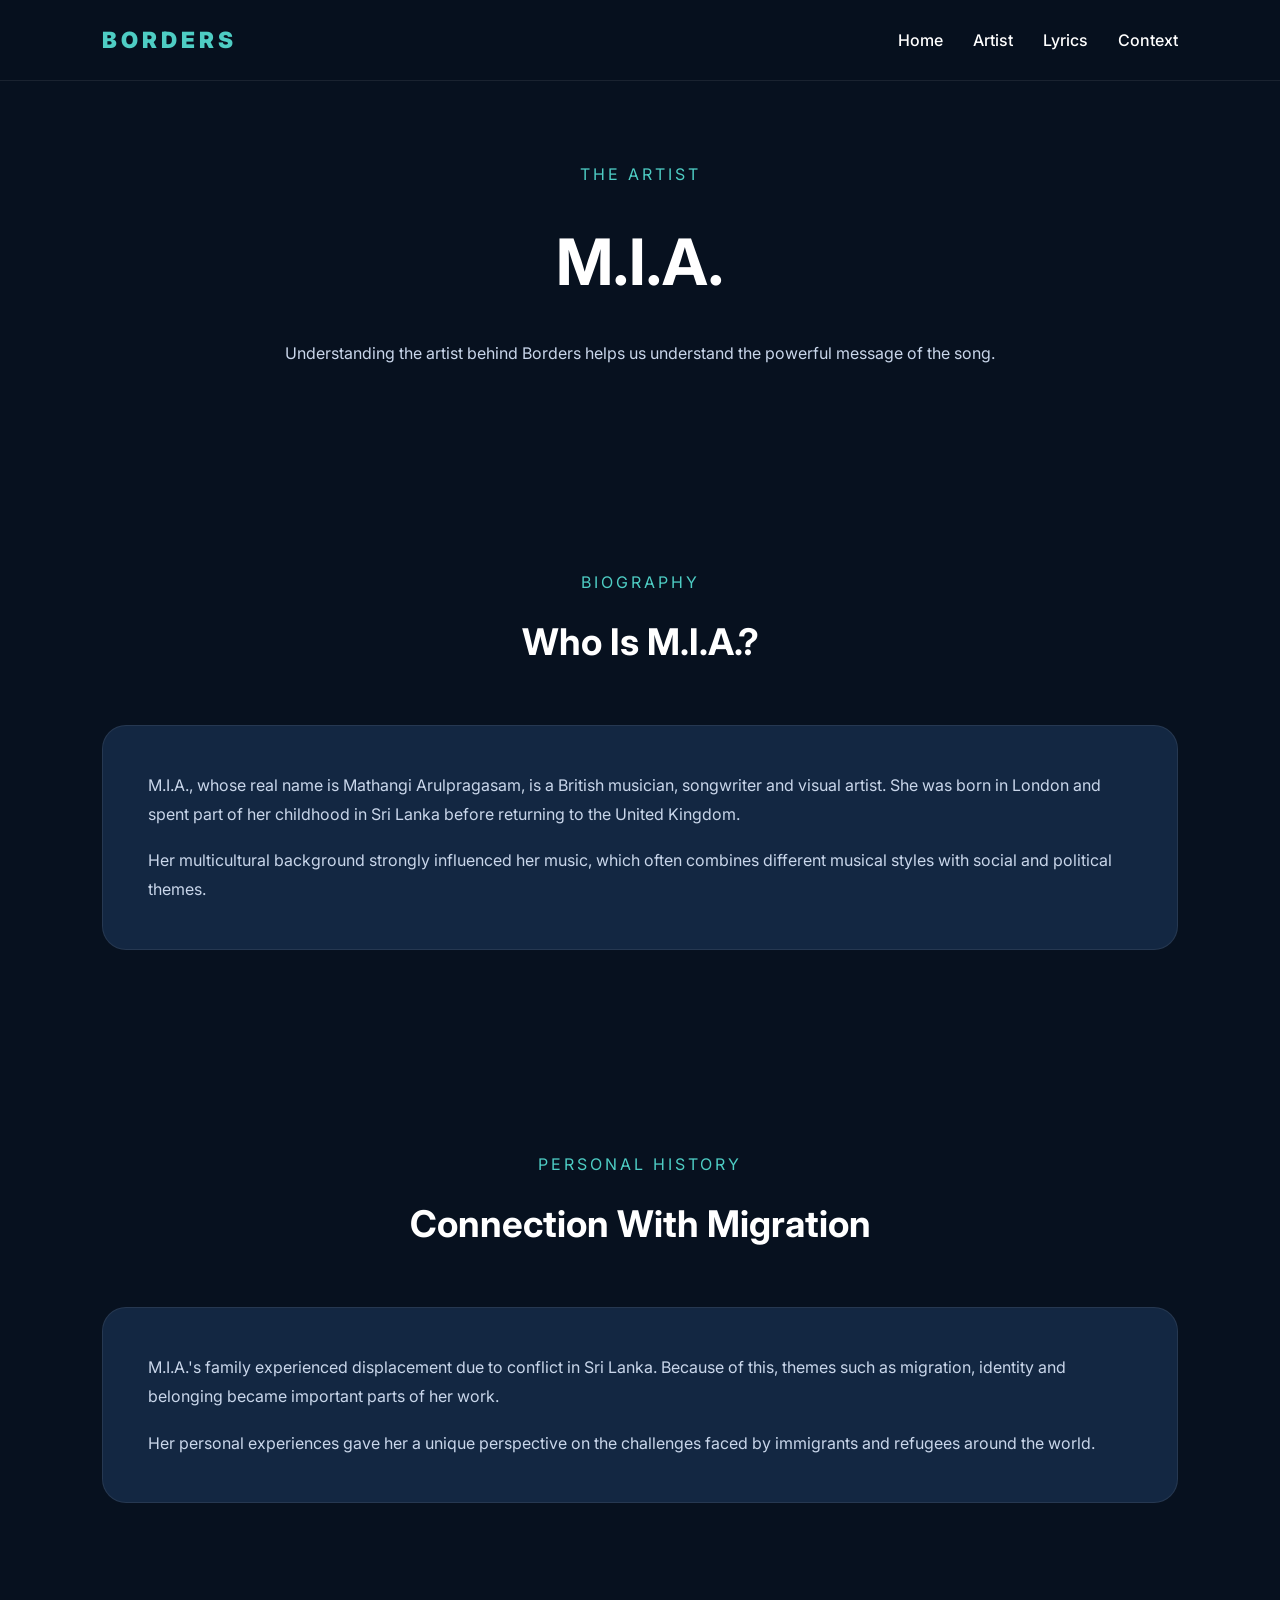
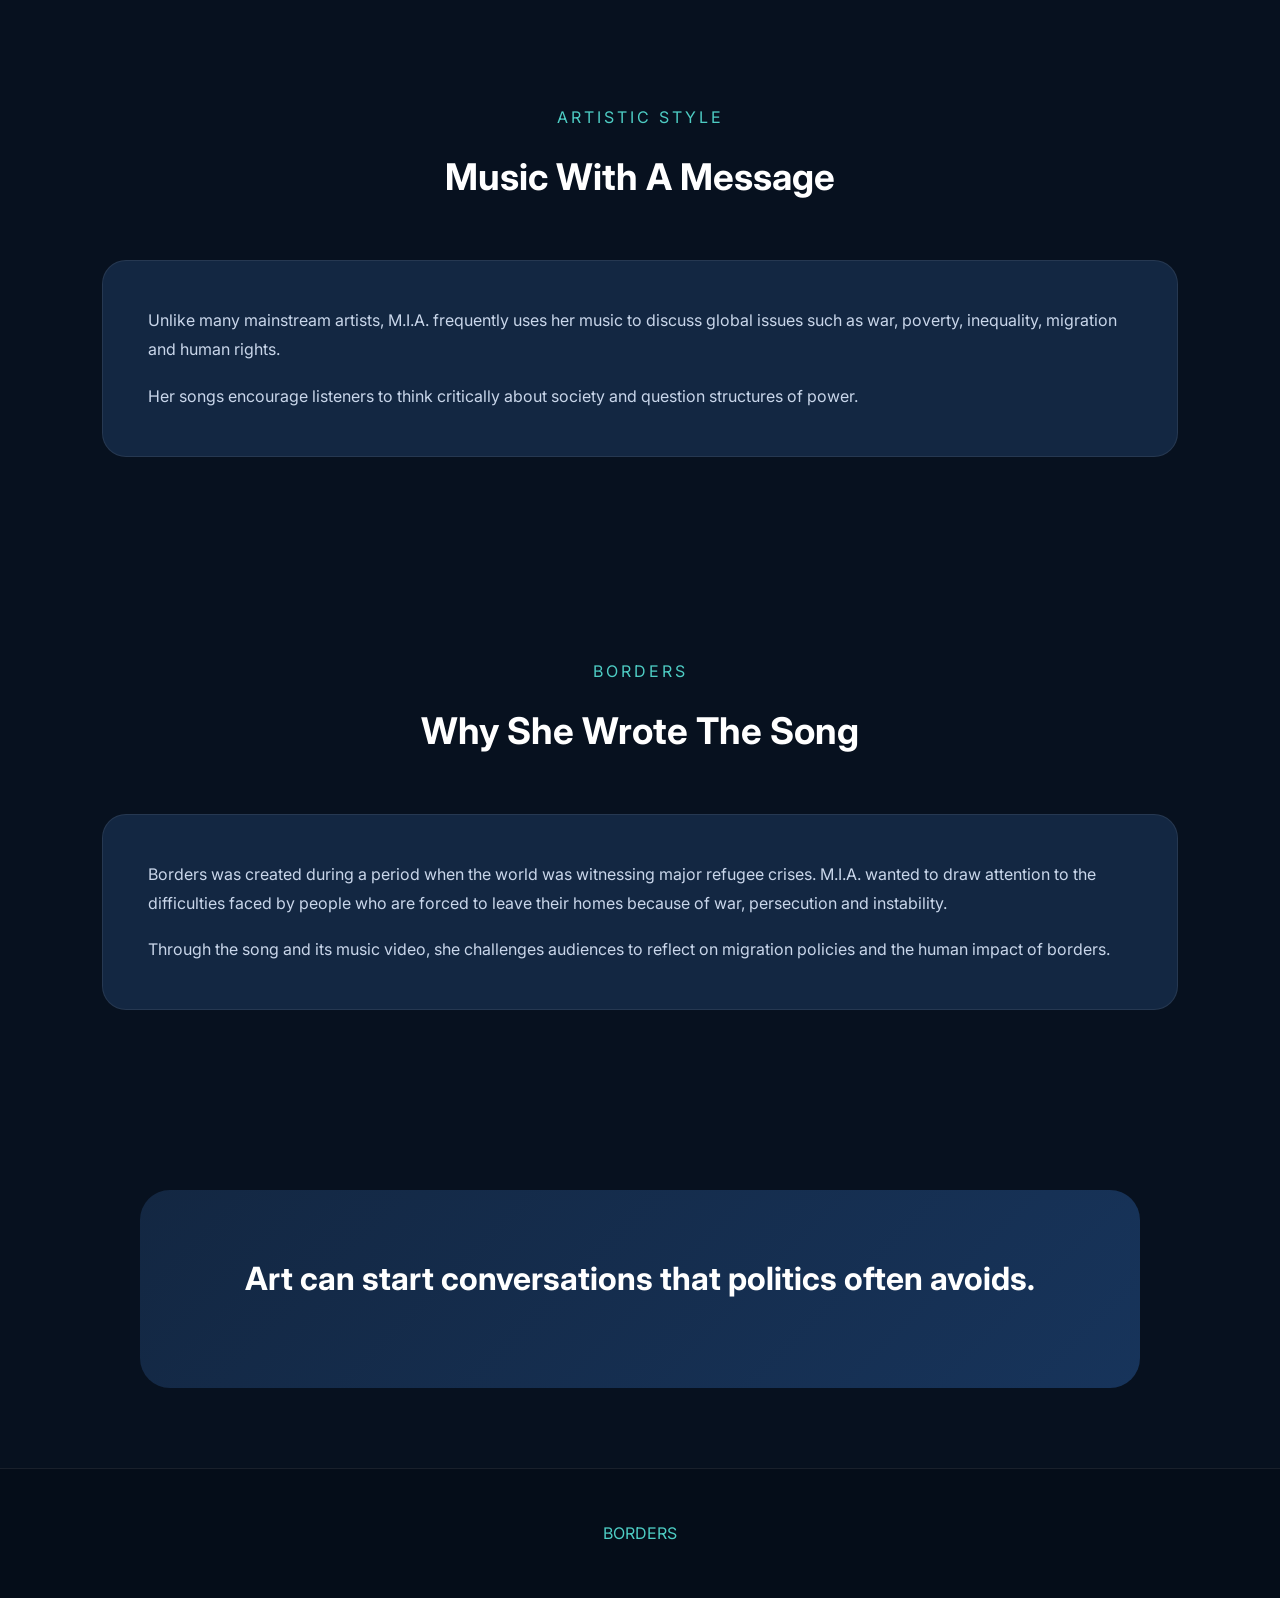
==== artista.html @ 083febae "first commit" ====
<!DOCTYPE html>
<html lang="en">
<head>
    <meta charset="UTF-8">
    <meta name="viewport" content="width=device-width, initial-scale=1.0">
    <title>Artist | M.I.A.</title>
    <link rel="stylesheet" href="style.css">
</head>
<body>

<header class="page-hero">

    <nav class="navbar">

        <div class="logo">
            BORDERS
        </div>

        <ul class="menu">
            <li><a href="index.html">Home</a></li>
            <li><a href="artista.html">Artist</a></li>
            <li><a href="letra.html">Lyrics</a></li>
            <li><a href="contexto.html">Context</a></li>
        </ul>

    </nav>

    <div class="page-title">

        <span>THE ARTIST</span>

        <h1>
            M.I.A.
        </h1>

        <p>
            Understanding the artist behind Borders helps us understand
            the powerful message of the song.
        </p>

    </div>

</header>

<main>

<section class="content-section">

    <div class="section-title">
        <span>BIOGRAPHY</span>
        <h2>Who Is M.I.A.?</h2>
    </div>

    <div class="content-card">

        <p>
            M.I.A., whose real name is Mathangi Arulpragasam,
            is a British musician, songwriter and visual artist.
            She was born in London and spent part of her childhood
            in Sri Lanka before returning to the United Kingdom.
        </p>

        <p>
            Her multicultural background strongly influenced her music,
            which often combines different musical styles with social
            and political themes.
        </p>

    </div>

</section>

<section class="content-section">

    <div class="section-title">
        <span>PERSONAL HISTORY</span>
        <h2>Connection With Migration</h2>
    </div>

    <div class="content-card">

        <p>
            M.I.A.'s family experienced displacement due to conflict in
            Sri Lanka. Because of this, themes such as migration,
            identity and belonging became important parts of her work.
        </p>

        <p>
            Her personal experiences gave her a unique perspective on
            the challenges faced by immigrants and refugees around
            the world.
        </p>

    </div>

</section>

<section class="content-section">

    <div class="section-title">
        <span>ARTISTIC STYLE</span>
        <h2>Music With A Message</h2>
    </div>

    <div class="content-card">

        <p>
            Unlike many mainstream artists, M.I.A. frequently uses her
            music to discuss global issues such as war, poverty,
            inequality, migration and human rights.
        </p>

        <p>
            Her songs encourage listeners to think critically about
            society and question structures of power.
        </p>

    </div>

</section>

<section class="content-section">

    <div class="section-title">
        <span>BORDERS</span>
        <h2>Why She Wrote The Song</h2>
    </div>

    <div class="content-card">

        <p>
            Borders was created during a period when the world was
            witnessing major refugee crises. M.I.A. wanted to draw
            attention to the difficulties faced by people who are
            forced to leave their homes because of war,
            persecution and instability.
        </p>

        <p>
            Through the song and its music video, she challenges
            audiences to reflect on migration policies and the human
            impact of borders.
        </p>

    </div>

</section>

<section class="quote-section">

    <div class="quote-box">

        <h2>
            Art can start conversations that politics often avoids.
        </h2>

    </div>

</section>

</main>

<footer>
<a href="index.html" class="footer-logo">
    BORDERS
</a>
</footer>

</body>
</html>
---- style.css ----
@import url('https://fonts.googleapis.com/css2?family=Inter:wght@300;400;500;600;700;800;900&display=swap');

:root{
    --bg:#07111f;
    --bg-light:#0f1d33;
    --card:#132742;
    --accent:#4ecdc4;
    --accent2:#6ea8fe;
    --text:#ffffff;
    --text-soft:#c9d6ea;
    --border:rgba(255,255,255,0.08);
}

*{
    margin:0;
    padding:0;
    box-sizing:border-box;
}

html{
    scroll-behavior:smooth;
}

body{
    font-family:'Inter',sans-serif;
    background:var(--bg);
    color:var(--text);
    line-height:1.8;
    overflow-x:hidden;
}

a{
    text-decoration:none;
    color:var(--accent);
}

img{
    width:100%;
    display:block;
}

.navbar{
    position:fixed;
    top:0;
    left:0;
    width:100%;
    z-index:1000;

    display:flex;
    justify-content:space-between;
    align-items:center;

    padding:20px 8%;

    background:rgba(7,17,31,0.92);
    backdrop-filter:blur(12px);
    border-bottom:1px solid var(--border);
}

.logo{
    font-size:1.4rem;
    font-weight:900;
    letter-spacing:4px;
    color:var(--accent);
}

.menu{
    display:flex;
    gap:30px;
    list-style:none;
}

.menu a{
    color:white;
    font-weight:500;
    transition:0.3s;
}

.menu a:hover{
    color:var(--accent);
}

.hero{
    min-height:100vh;
    background:
    linear-gradient(
        rgba(7,17,31,0.75),
        rgba(7,17,31,0.85)
    ),
    url("https://images.unsplash.com/photo-1500530855697-b586d89ba3ee?auto=format&fit=crop&w=1800&q=80");

    background-size:cover;
    background-position:center;

    display:flex;
    align-items:center;
    justify-content:center;
    text-align:center;
    position:relative;
}

.hero-content{
    width:90%;
    max-width:900px;
}

.category{
    display:inline-block;

    padding:10px 18px;

    border:1px solid rgba(255,255,255,.2);

    border-radius:50px;

    margin-bottom:20px;

    color:var(--accent);
}

.hero h1{
    font-size:clamp(4rem,10vw,8rem);
    font-weight:900;
    margin-bottom:15px;
}

.hero h2{
    font-size:clamp(1.4rem,4vw,2.5rem);
    font-weight:600;
    margin-bottom:25px;
}

.hero p{
    max-width:700px;
    margin:auto;
    color:var(--text-soft);
    margin-bottom:35px;
}

.hero-buttons{
    display:flex;
    gap:20px;
    justify-content:center;
    flex-wrap:wrap;
}

.btn-primary,
.btn-secondary{
    padding:15px 28px;
    border-radius:12px;
    transition:.3s;
    font-weight:700;
}

.btn-primary{
    background:var(--accent);
    color:#07111f;
}

.btn-secondary{
    border:1px solid rgba(255,255,255,.25);
    color:white;
}

.btn-primary:hover,
.btn-secondary:hover{
    transform:translateY(-4px);
}

.page-hero{
    padding-top:160px;
    padding-bottom:100px;

    text-align:center;

    background:
    linear-gradient(
        rgba(7,17,31,.9),
        rgba(7,17,31,.95)
    );
}

.page-title{
    width:90%;
    max-width:900px;
    margin:auto;
}

.page-title span{
    color:var(--accent);
    letter-spacing:3px;
}

.page-title h1{
    font-size:4rem;
    margin-top:15px;
    margin-bottom:20px;
}

.page-title p{
    color:var(--text-soft);
}

.section-title{
    text-align:center;
    margin-bottom:50px;
}

.section-title span{
    color:var(--accent);
    letter-spacing:3px;
}

.section-title h2{
    margin-top:12px;
    font-size:2.3rem;
}

.intro-section,
.navigation-section,
.content-section,
.highlight-section,
.stats-section,
.conclusion-section{
    padding:100px 8%;
}

.intro-grid{
    display:grid;
    grid-template-columns:repeat(auto-fit,minmax(280px,1fr));
    gap:25px;
}

.card{
    background:var(--card);
    padding:35px;
    border-radius:20px;
    border:1px solid var(--border);
    transition:.3s;
}

.card:hover{
    transform:translateY(-8px);
}

.card h3{
    margin-bottom:15px;
}

.card p{
    color:var(--text-soft);
}

.highlight-section{
    display:grid;
    grid-template-columns:1fr 1fr;
    gap:50px;
    align-items:center;
}

.highlight-image img{
    border-radius:24px;
}

.highlight-text span{
    color:var(--accent);
    letter-spacing:3px;
}

.highlight-text h2{
    font-size:3rem;
    margin:20px 0;
}

.highlight-text p{
    color:var(--text-soft);
    margin-bottom:15px;
}

.quote-section{
    padding:80px 8%;
}

.quote-box{
    max-width:1000px;
    margin:auto;

    background:linear-gradient(
        135deg,
        var(--card),
        #17345b
    );

    border-radius:30px;
    padding:60px;
    text-align:center;
}

.quote-box h2{
    font-size:2rem;
    margin-bottom:20px;
}

.quote-box p{
    color:var(--text-soft);
}

.page-grid{
    display:grid;
    grid-template-columns:repeat(auto-fit,minmax(280px,1fr));
    gap:25px;
}

.page-card{
    background:var(--card);
    border-radius:20px;
    padding:35px;
    border:1px solid var(--border);
    color:white;
    transition:.3s;
}

.page-card:hover{
    transform:translateY(-8px);
}

.page-card h3{
    margin-bottom:15px;
}

.page-card p{
    color:var(--text-soft);
}

.content-card{
    max-width:1100px;
    margin:auto;

    background:var(--card);

    border:1px solid var(--border);

    border-radius:24px;

    padding:45px;
}

.content-card p{
    color:var(--text-soft);
    margin-bottom:18px;
}

.content-card p:last-child{
    margin-bottom:0;
}

.analysis-grid{
    padding:100px 8%;

    display:grid;

    grid-template-columns:repeat(auto-fit,minmax(220px,1fr));

    gap:25px;
}

.analysis-box{
    background:var(--card);
    border-radius:20px;
    padding:30px;
    text-align:center;
    border:1px solid var(--border);
}

.analysis-box h3{
    margin-bottom:10px;
    color:var(--accent);
}

.analysis-box p{
    color:var(--text-soft);
}

.stats-section{
    display:grid;
    grid-template-columns:repeat(auto-fit,minmax(250px,1fr));
    gap:25px;
}

.stat-box{
    background:var(--card);
    padding:35px;
    border-radius:20px;
    border:1px solid var(--border);
    text-align:center;
}

.stat-box h3{
    color:var(--accent);
    margin-bottom:10px;
}

.stat-box p{
    color:var(--text-soft);
}

.conclusion-card{
    max-width:1000px;
    margin:auto;
    background:linear-gradient(
        135deg,
        var(--card),
        #17345b
    );

    padding:60px;
    border-radius:30px;
    text-align:center;
}

.conclusion-card span{
    color:var(--accent);
    letter-spacing:3px;
}

.conclusion-card h2{
    font-size:2.5rem;
    margin:20px 0;
}

.conclusion-card p{
    color:var(--text-soft);
    margin-bottom:15px;
}

footer{
    padding:50px 8%;
    text-align:center;
    border-top:1px solid var(--border);
    background:#050d19;
}

footer h3{
    margin-bottom:10px;
}

footer p{
    color:var(--text-soft);
}

::-webkit-scrollbar{
    width:10px;
}

::-webkit-scrollbar-thumb{
    background:var(--accent);
    border-radius:20px;
}

@media(max-width:900px){

    .highlight-section{
        grid-template-columns:1fr;
    }

    .page-title h1{
        font-size:2.8rem;
    }

    .hero h1{
        font-size:4rem;
    }

    .menu{
        gap:15px;
    }

}

@media(max-width:700px){

    .navbar{
        flex-direction:column;
        gap:15px;
    }

    .menu{
        flex-wrap:wrap;
        justify-content:center;
    }

    .content-card,
    .quote-box,
    .conclusion-card{
        padding:30px;
    }

}
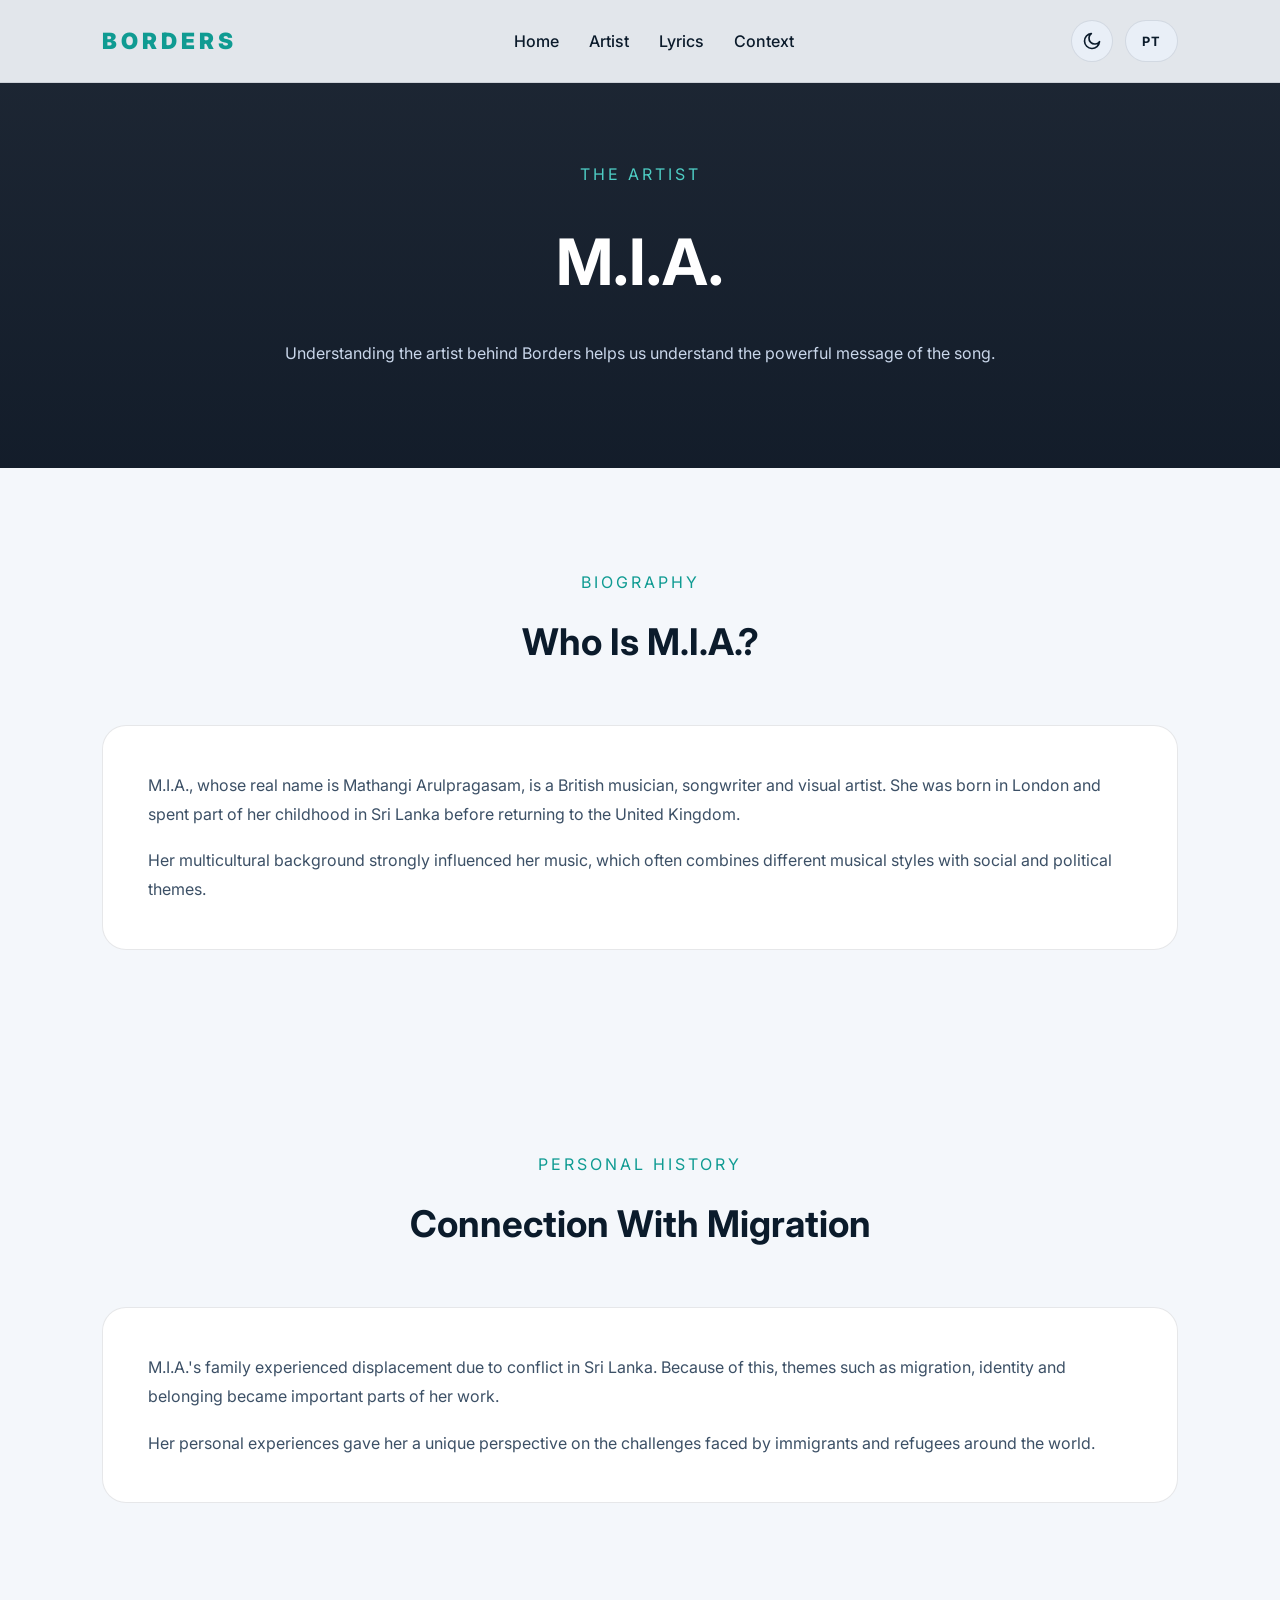
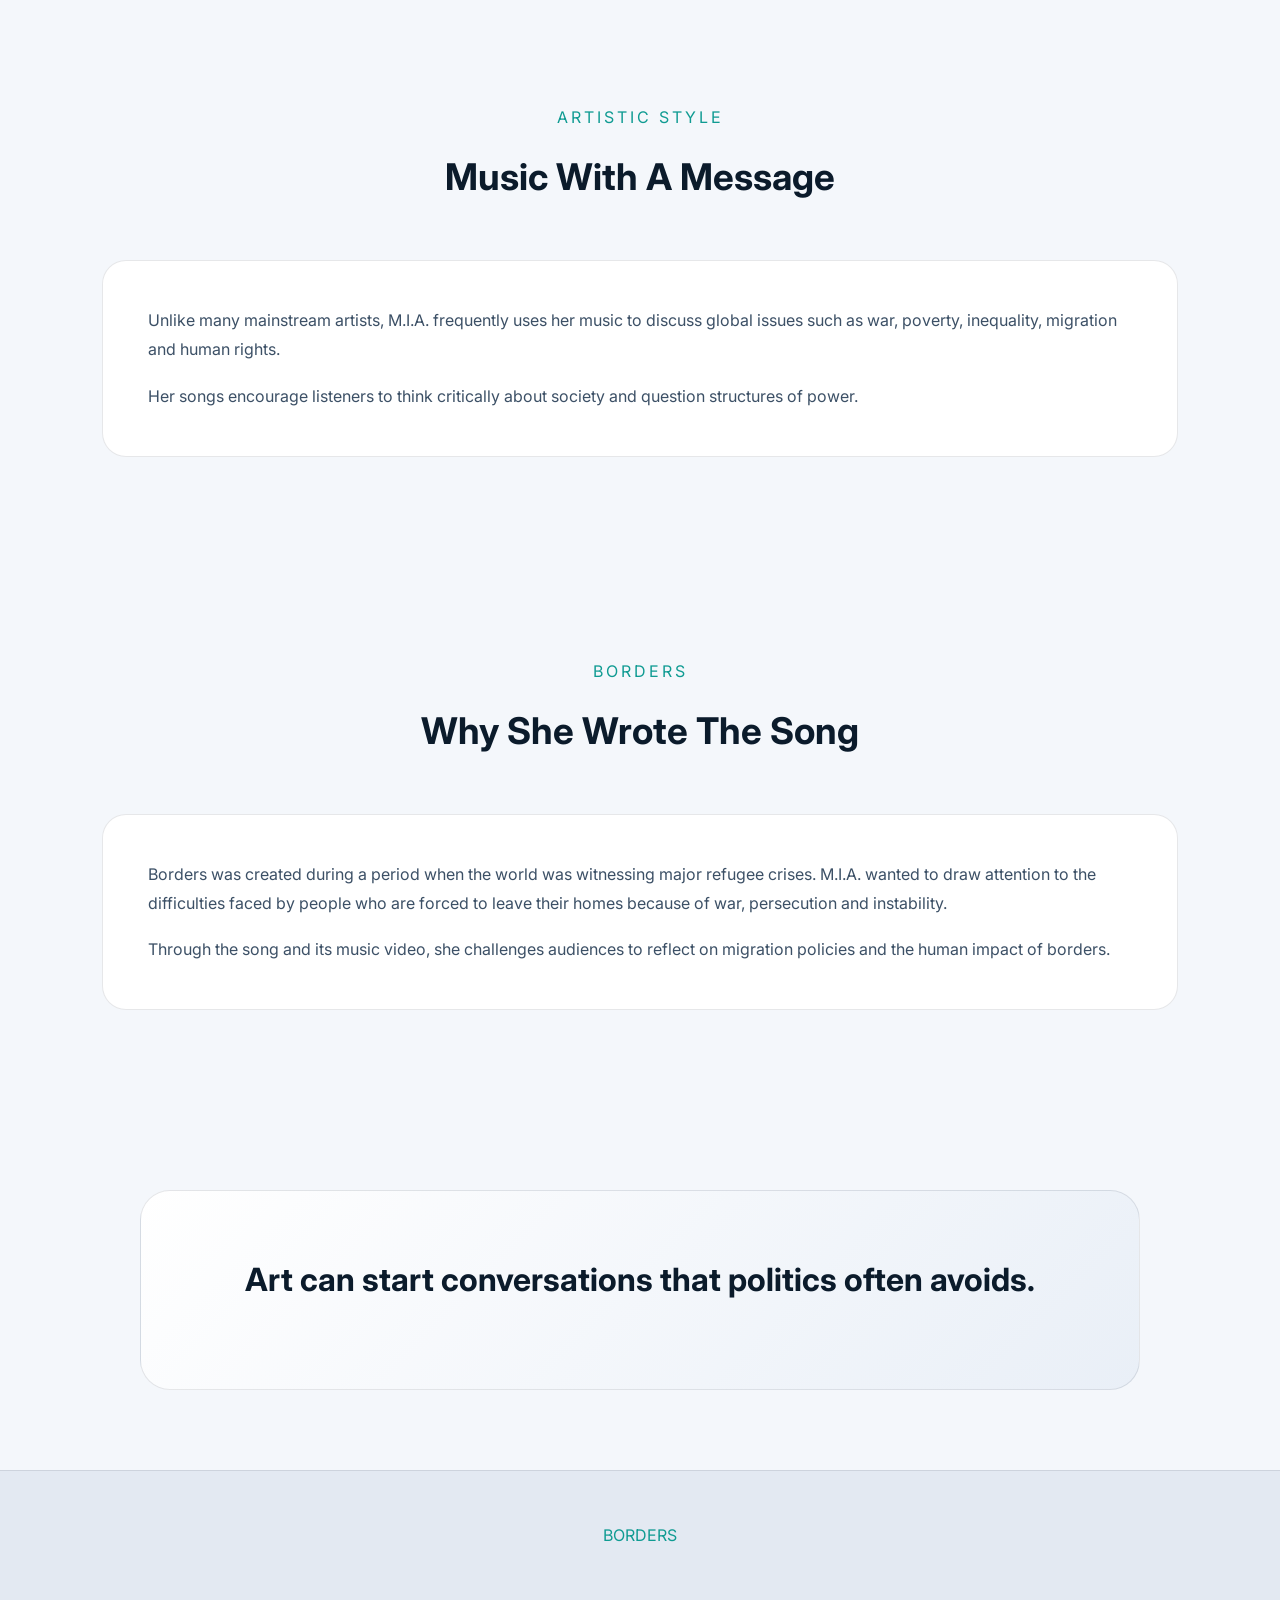
==== commit a4887a29: "adiciona modo claro e botão de tradução" ====
--- a/artista.html
+++ b/artista.html
@@ -3,7 +3,7 @@
 <head>
     <meta charset="UTF-8">
     <meta name="viewport" content="width=device-width, initial-scale=1.0">
-    <title>Artist | M.I.A.</title>
+    <title data-pt="Artista | M.I.A.">Artist | M.I.A.</title>
     <link rel="stylesheet" href="style.css">
 </head>
 <body>
@@ -17,23 +17,34 @@
         </div>
 
         <ul class="menu">
-            <li><a href="index.html">Home</a></li>
-            <li><a href="artista.html">Artist</a></li>
-            <li><a href="letra.html">Lyrics</a></li>
-            <li><a href="contexto.html">Context</a></li>
+            <li><a href="index.html" data-pt="Início">Home</a></li>
+            <li><a href="artista.html" data-pt="Artista">Artist</a></li>
+            <li><a href="letra.html" data-pt="Letra">Lyrics</a></li>
+            <li><a href="contexto.html" data-pt="Contexto">Context</a></li>
         </ul>
+
+        <div class="nav-actions">
+
+            <button class="nav-btn" id="theme-toggle" aria-label="Switch to light mode">
+                <svg class="theme-icon-sun" viewBox="0 0 24 24" fill="none" stroke-width="2" stroke-linecap="round" stroke-linejoin="round"><circle cx="12" cy="12" r="4"></circle><path d="M12 2v2M12 20v2M4.93 4.93l1.41 1.41M17.66 17.66l1.41 1.41M2 12h2M20 12h2M4.93 19.07l1.41-1.41M17.66 6.34l1.41-1.41"></path></svg>
+                <svg class="theme-icon-moon" viewBox="0 0 24 24" fill="none" stroke-width="2" stroke-linecap="round" stroke-linejoin="round"><path d="M21 12.79A9 9 0 1111.21 3a7 7 0 109.79 9.79z"></path></svg>
+            </button>
+
+            <button class="nav-btn lang-btn" id="lang-toggle" aria-label="Mudar para português">PT</button>
+
+        </div>
 
     </nav>
 
     <div class="page-title">
 
-        <span>THE ARTIST</span>
+        <span data-pt="A ARTISTA">THE ARTIST</span>
 
         <h1>
             M.I.A.
         </h1>
 
-        <p>
+        <p data-pt="Entender a artista por trás de Borders nos ajuda a compreender a poderosa mensagem da música.">
             Understanding the artist behind Borders helps us understand
             the powerful message of the song.
         </p>
@@ -47,20 +58,20 @@
 <section class="content-section">
 
     <div class="section-title">
-        <span>BIOGRAPHY</span>
-        <h2>Who Is M.I.A.?</h2>
+        <span data-pt="BIOGRAFIA">BIOGRAPHY</span>
+        <h2 data-pt="Quem É M.I.A.?">Who Is M.I.A.?</h2>
     </div>
 
     <div class="content-card">
 
-        <p>
+        <p data-pt="M.I.A., cujo nome verdadeiro é Mathangi Arulpragasam, é uma musicista, compositora e artista visual britânica. Ela nasceu em Londres e passou parte da infância no Sri Lanka antes de retornar ao Reino Unido.">
             M.I.A., whose real name is Mathangi Arulpragasam,
             is a British musician, songwriter and visual artist.
             She was born in London and spent part of her childhood
             in Sri Lanka before returning to the United Kingdom.
         </p>
 
-        <p>
+        <p data-pt="Sua formação multicultural influenciou fortemente sua música, que frequentemente combina diferentes estilos musicais com temas sociais e políticos.">
             Her multicultural background strongly influenced her music,
             which often combines different musical styles with social
             and political themes.
@@ -73,19 +84,19 @@
 <section class="content-section">
 
     <div class="section-title">
-        <span>PERSONAL HISTORY</span>
-        <h2>Connection With Migration</h2>
+        <span data-pt="HISTÓRIA PESSOAL">PERSONAL HISTORY</span>
+        <h2 data-pt="Conexão Com A Migração">Connection With Migration</h2>
     </div>
 
     <div class="content-card">
 
-        <p>
+        <p data-pt="A família de M.I.A. viveu o deslocamento forçado por causa do conflito no Sri Lanka. Por isso, temas como migração, identidade e pertencimento se tornaram partes importantes de seu trabalho.">
             M.I.A.'s family experienced displacement due to conflict in
             Sri Lanka. Because of this, themes such as migration,
             identity and belonging became important parts of her work.
         </p>
 
-        <p>
+        <p data-pt="Suas experiências pessoais lhe deram uma perspectiva única sobre os desafios enfrentados por imigrantes e refugiados em todo o mundo.">
             Her personal experiences gave her a unique perspective on
             the challenges faced by immigrants and refugees around
             the world.
@@ -98,19 +109,19 @@
 <section class="content-section">
 
     <div class="section-title">
-        <span>ARTISTIC STYLE</span>
-        <h2>Music With A Message</h2>
+        <span data-pt="ESTILO ARTÍSTICO">ARTISTIC STYLE</span>
+        <h2 data-pt="Música Com Uma Mensagem">Music With A Message</h2>
     </div>
 
     <div class="content-card">
 
-        <p>
+        <p data-pt="Diferente de muitos artistas mainstream, M.I.A. frequentemente usa sua música para discutir questões globais como guerra, pobreza, desigualdade, migração e direitos humanos.">
             Unlike many mainstream artists, M.I.A. frequently uses her
             music to discuss global issues such as war, poverty,
             inequality, migration and human rights.
         </p>
 
-        <p>
+        <p data-pt="Suas músicas incentivam os ouvintes a pensar criticamente sobre a sociedade e questionar estruturas de poder.">
             Her songs encourage listeners to think critically about
             society and question structures of power.
         </p>
@@ -123,12 +134,12 @@
 
     <div class="section-title">
         <span>BORDERS</span>
-        <h2>Why She Wrote The Song</h2>
+        <h2 data-pt="Por Que Ela Escreveu A Música">Why She Wrote The Song</h2>
     </div>
 
     <div class="content-card">
 
-        <p>
+        <p data-pt="Borders foi criada durante um período em que o mundo testemunhava grandes crises de refugiados. M.I.A. queria chamar atenção para as dificuldades enfrentadas por pessoas forçadas a deixar suas casas por causa de guerra, perseguição e instabilidade.">
             Borders was created during a period when the world was
             witnessing major refugee crises. M.I.A. wanted to draw
             attention to the difficulties faced by people who are
@@ -136,7 +147,7 @@
             persecution and instability.
         </p>
 
-        <p>
+        <p data-pt="Por meio da música e do videoclipe, ela desafia o público a refletir sobre políticas de migração e o impacto humano das fronteiras.">
             Through the song and its music video, she challenges
             audiences to reflect on migration policies and the human
             impact of borders.
@@ -150,7 +161,7 @@
 
     <div class="quote-box">
 
-        <h2>
+        <h2 data-pt="A arte pode iniciar conversas que a política costuma evitar.">
             Art can start conversations that politics often avoids.
         </h2>
 
@@ -166,5 +177,7 @@
 </a>
 </footer>
 
+<script src="script.js"></script>
+
 </body>
-</html>+</html>
--- a/style.css
+++ b/style.css
@@ -9,6 +9,22 @@
     --text:#ffffff;
     --text-soft:#c9d6ea;
     --border:rgba(255,255,255,0.08);
+    --footer-bg:#050d19;
+    --hero-text:#ffffff;
+    --hero-text-soft:#c9d6ea;
+    --hero-accent:#4ecdc4;
+}
+
+:root[data-theme="light"]{
+    --bg:#f4f7fb;
+    --bg-light:#e9eff7;
+    --card:#ffffff;
+    --accent:#0f9b92;
+    --accent2:#2f6fd6;
+    --text:#0b1b2b;
+    --text-soft:#3c5066;
+    --border:rgba(11,27,43,0.1);
+    --footer-bg:#e3e9f2;
 }
 
 *{
@@ -27,6 +43,7 @@
     color:var(--text);
     line-height:1.8;
     overflow-x:hidden;
+    transition:background .4s ease,color .4s ease;
 }
 
 a{
@@ -55,6 +72,64 @@
     background:rgba(7,17,31,0.92);
     backdrop-filter:blur(12px);
     border-bottom:1px solid var(--border);
+    transition:background .4s ease,border-color .4s ease;
+}
+
+:root[data-theme="light"] .navbar{
+    background:rgba(244,247,251,0.92);
+}
+
+.nav-actions{
+    display:flex;
+    align-items:center;
+    gap:12px;
+}
+
+.nav-btn{
+    display:flex;
+    align-items:center;
+    justify-content:center;
+    width:42px;
+    height:42px;
+    border-radius:50%;
+    border:1px solid var(--border);
+    background:var(--bg-light);
+    color:var(--text);
+    cursor:pointer;
+    transition:.3s;
+    font-family:'Inter',sans-serif;
+}
+
+.nav-btn:hover{
+    transform:translateY(-3px);
+    border-color:var(--accent);
+}
+
+.nav-btn svg{
+    width:20px;
+    height:20px;
+    stroke:var(--text);
+}
+
+.lang-btn{
+    width:auto;
+    padding:0 16px;
+    border-radius:50px;
+    font-size:.8rem;
+    font-weight:700;
+    letter-spacing:1px;
+}
+
+.theme-icon-moon{
+    display:none;
+}
+
+:root[data-theme="light"] .theme-icon-sun{
+    display:none;
+}
+
+:root[data-theme="light"] .theme-icon-moon{
+    display:block;
 }
 
 .logo{
@@ -71,7 +146,7 @@
 }
 
 .menu a{
-    color:white;
+    color:var(--text);
     font-weight:500;
     transition:0.3s;
 }
@@ -115,25 +190,27 @@
 
     margin-bottom:20px;
 
-    color:var(--accent);
+    color:var(--hero-accent);
 }
 
 .hero h1{
     font-size:clamp(4rem,10vw,8rem);
     font-weight:900;
     margin-bottom:15px;
+    color:var(--hero-text);
 }
 
 .hero h2{
     font-size:clamp(1.4rem,4vw,2.5rem);
     font-weight:600;
     margin-bottom:25px;
+    color:var(--hero-text);
 }
 
 .hero p{
     max-width:700px;
     margin:auto;
-    color:var(--text-soft);
+    color:var(--hero-text-soft);
     margin-bottom:35px;
 }
 
@@ -187,7 +264,7 @@
 }
 
 .page-title span{
-    color:var(--accent);
+    color:var(--hero-accent);
     letter-spacing:3px;
 }
 
@@ -195,10 +272,11 @@
     font-size:4rem;
     margin-top:15px;
     margin-bottom:20px;
+    color:var(--hero-text);
 }
 
 .page-title p{
-    color:var(--text-soft);
+    color:var(--hero-text-soft);
 }
 
 .section-title{
@@ -288,8 +366,10 @@
     background:linear-gradient(
         135deg,
         var(--card),
-        #17345b
+        var(--bg-light)
     );
+
+    border:1px solid var(--border);
 
     border-radius:30px;
     padding:60px;
@@ -316,7 +396,7 @@
     border-radius:20px;
     padding:35px;
     border:1px solid var(--border);
-    color:white;
+    color:var(--text);
     transition:.3s;
 }
 
@@ -410,8 +490,10 @@
     background:linear-gradient(
         135deg,
         var(--card),
-        #17345b
+        var(--bg-light)
     );
+
+    border:1px solid var(--border);
 
     padding:60px;
     border-radius:30px;
@@ -437,7 +519,7 @@
     padding:50px 8%;
     text-align:center;
     border-top:1px solid var(--border);
-    background:#050d19;
+    background:var(--footer-bg);
 }
 
 footer h3{
@@ -495,4 +577,95 @@
         padding:30px;
     }
 
+}
+.card,
+.content-card,
+.page-card,
+.analysis-box,
+.stat-box,
+.quote-box,
+.conclusion-card,
+footer,
+.hero-overlay,
+.hero,
+.page-hero{
+    transition:background .4s ease,border-color .4s ease,color .4s ease;
+}
+
+.reveal{
+    opacity:0;
+    transform:translateY(40px);
+    transition:opacity .8s ease,transform .8s ease;
+}
+
+.reveal.is-visible{
+    opacity:1;
+    transform:translateY(0);
+}
+
+.reveal-fade{
+    opacity:0;
+    transition:opacity 1s ease;
+}
+
+.reveal-fade.is-visible{
+    opacity:1;
+}
+
+.hero-content > *{
+    opacity:0;
+    transform:translateY(30px);
+    animation:heroRise .9s ease forwards;
+}
+
+.hero-content > .category{animation-delay:.1s;}
+.hero-content > h1{animation-delay:.25s;}
+.hero-content > h2{animation-delay:.4s;}
+.hero-content > p{animation-delay:.55s;}
+.hero-content > .hero-buttons{animation-delay:.7s;}
+
+@keyframes heroRise{
+    to{
+        opacity:1;
+        transform:translateY(0);
+    }
+}
+
+.page-title > *{
+    opacity:0;
+    transform:translateY(24px);
+    animation:heroRise .8s ease forwards;
+}
+
+.page-title > span{animation-delay:.1s;}
+.page-title > h1{animation-delay:.25s;}
+.page-title > p{animation-delay:.4s;}
+
+@media(prefers-reduced-motion:reduce){
+    .hero-content > *,
+    .page-title > *{
+        animation:none;
+        opacity:1;
+        transform:none;
+    }
+
+    .reveal,
+    .reveal-fade{
+        opacity:1;
+        transform:none;
+        transition:none;
+    }
+}
+
+@media(max-width:700px){
+
+    .nav-actions{
+        gap:8px;
+    }
+
+    .nav-btn{
+        width:38px;
+        height:38px;
+    }
+
 }
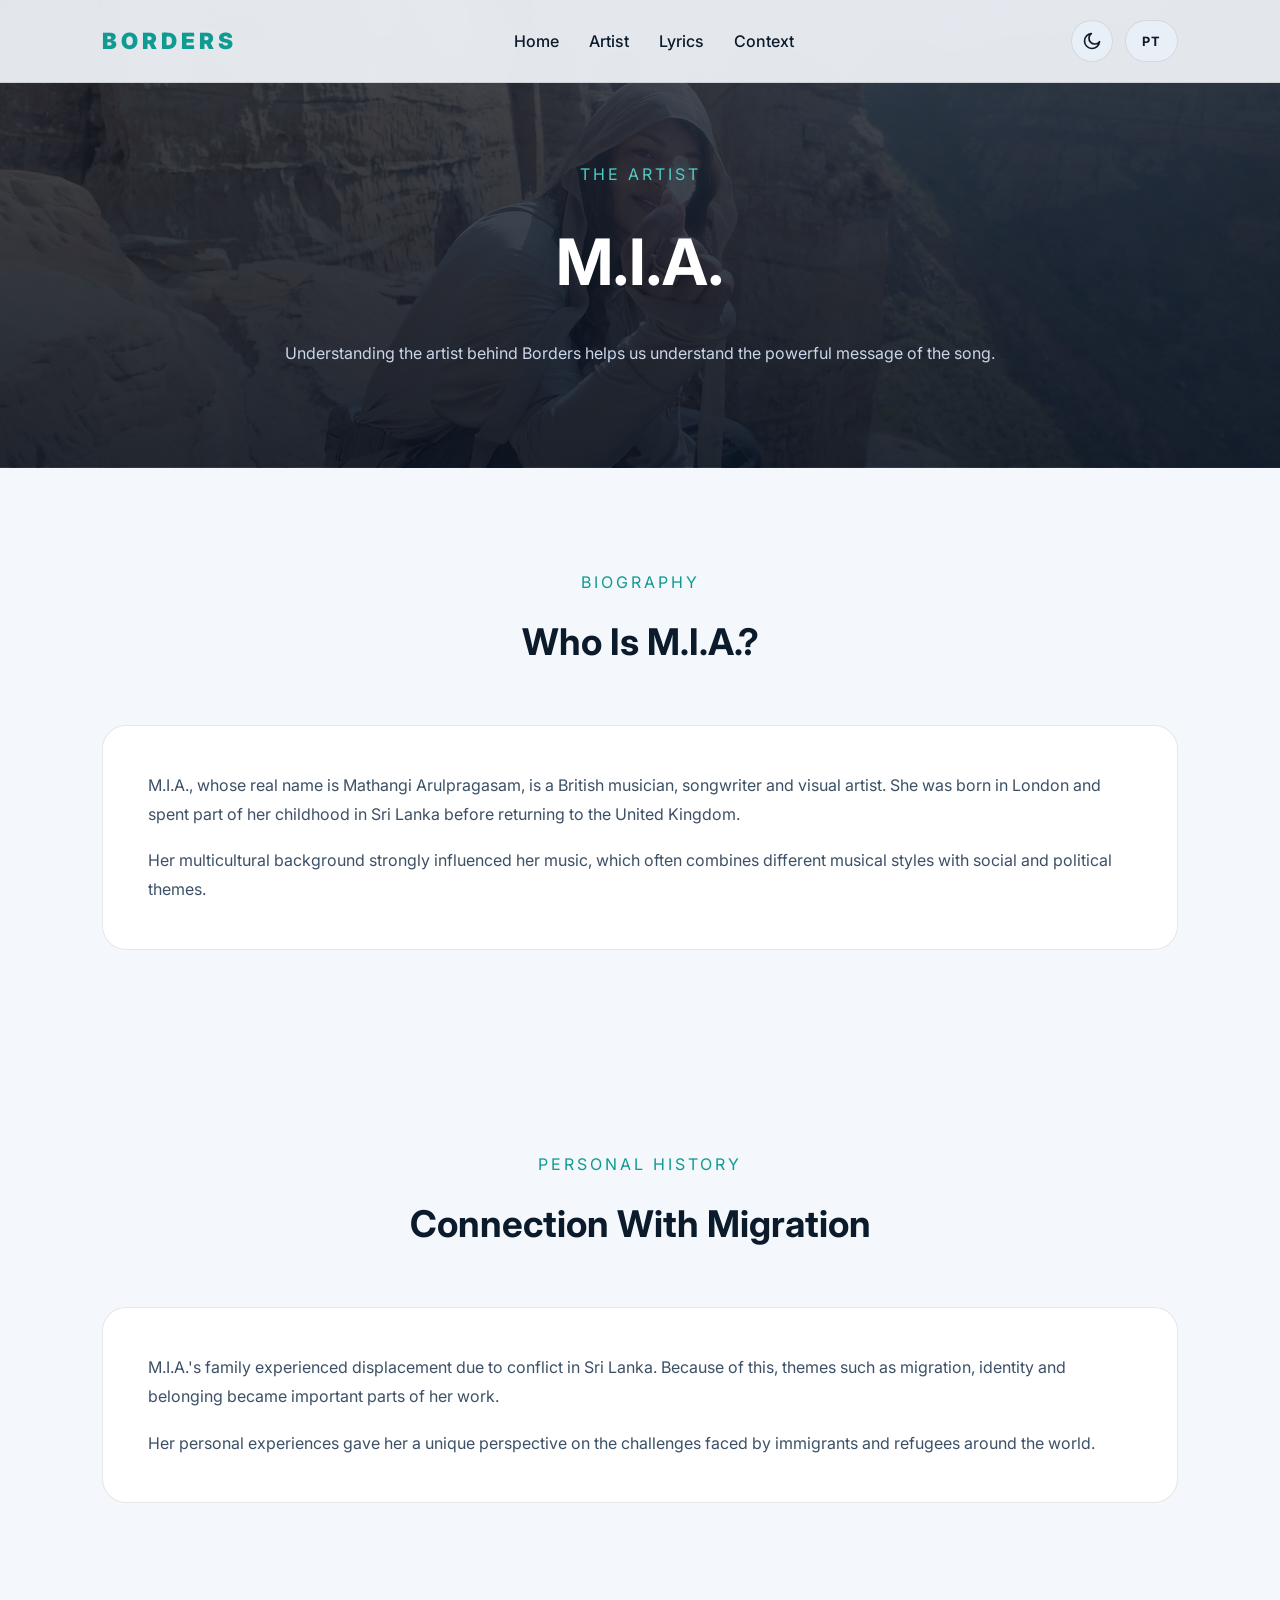
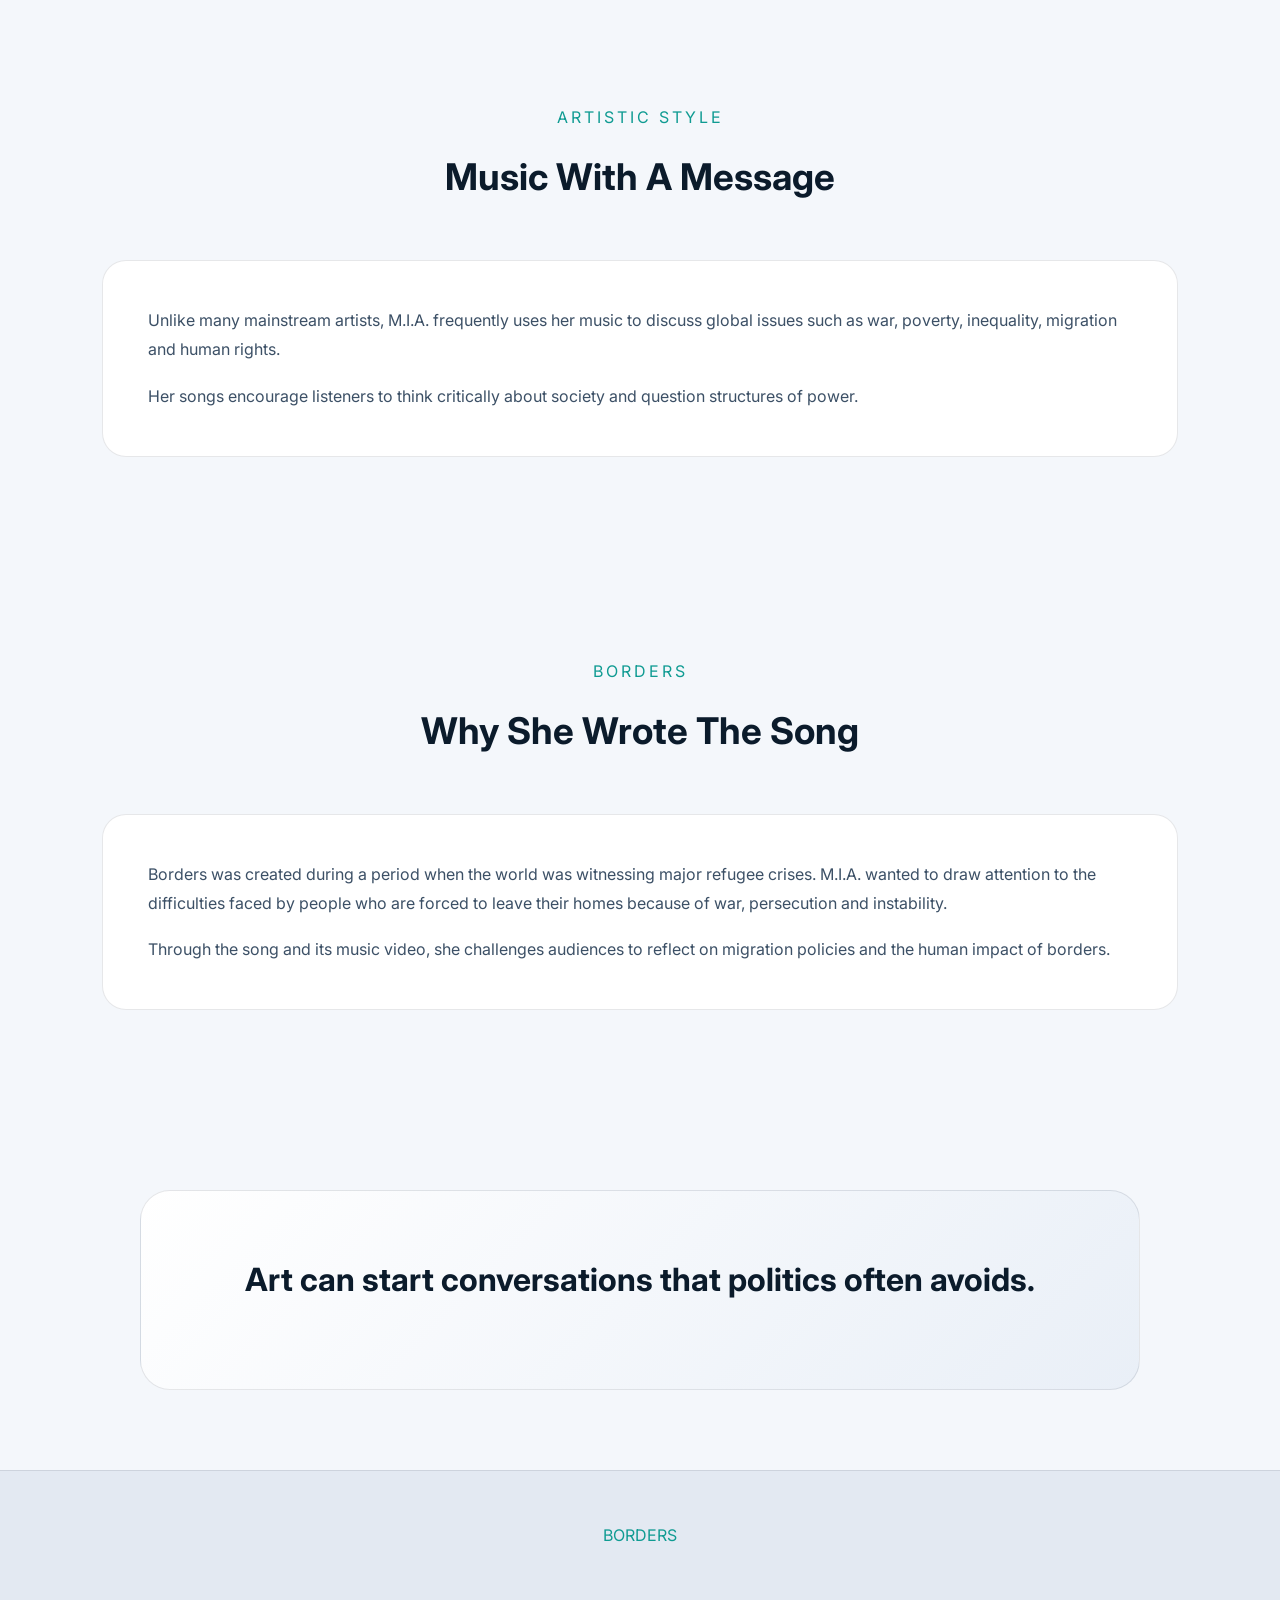
==== commit d3c97fc9: "adiciona imagens e carrossel na pagina inicial" ====
--- a/artista.html
+++ b/artista.html
@@ -8,7 +8,20 @@
 </head>
 <body>
 
-<header class="page-hero">
+<header
+    class="page-hero"
+    style="
+        background:
+        linear-gradient(
+            rgba(7,17,31,.7),
+            rgba(7,17,31,.88)
+        ),
+        url('img/maxresdefault.jpg');
+        background-size: cover;
+        background-position: center;
+        background-repeat: no-repeat;
+    "
+>
 
     <nav class="navbar">
 
--- a/style.css
+++ b/style.css
@@ -157,24 +157,73 @@
 
 .hero{
     min-height:100vh;
-    background:
-    linear-gradient(
-        rgba(7,17,31,0.75),
-        rgba(7,17,31,0.85)
-    ),
-    url("https://images.unsplash.com/photo-1500530855697-b586d89ba3ee?auto=format&fit=crop&w=1800&q=80");
-
-    background-size:cover;
-    background-position:center;
+    position:relative;
+    overflow:hidden;
 
     display:flex;
     align-items:center;
     justify-content:center;
     text-align:center;
+}
+
+.hero-slides{
+    position:absolute;
+    inset:0;
+    z-index:0;
+}
+
+.hero-slide{
+    position:absolute;
+    inset:0;
+    background-size:cover;
+    background-position:center;
+    opacity:0;
+    transition:opacity 1.6s ease;
+}
+
+.hero-slide.is-active{
+    opacity:1;
+}
+
+.hero-overlay{
+    position:absolute;
+    inset:0;
+    z-index:1;
+    background:linear-gradient(
+        rgba(7,17,31,0.75),
+        rgba(7,17,31,0.85)
+    );
+}
+
+.hero-dots{
+    position:absolute;
+    bottom:40px;
+    left:50%;
+    transform:translateX(-50%);
+    z-index:2;
+    display:flex;
+    gap:10px;
+}
+
+.hero-dot{
+    width:10px;
+    height:10px;
+    padding:0;
+    border:none;
+    border-radius:50%;
+    background:rgba(255,255,255,.4);
+    cursor:pointer;
+    transition:.3s;
+}
+
+.hero-dot.is-active{
+    background:var(--hero-accent);
+    transform:scale(1.3);
+}
+
+.hero-content{
     position:relative;
-}
-
-.hero-content{
+    z-index:2;
     width:90%;
     max-width:900px;
 }
@@ -249,12 +298,8 @@
     padding-bottom:100px;
 
     text-align:center;
-
-    background:
-    linear-gradient(
-        rgba(7,17,31,.9),
-        rgba(7,17,31,.95)
-    );
+    background-size:cover;
+    background-position:center;
 }
 
 .page-title{
@@ -668,4 +713,8 @@
         height:38px;
     }
 
+    .hero-dots{
+        bottom:20px;
+    }
+
 }
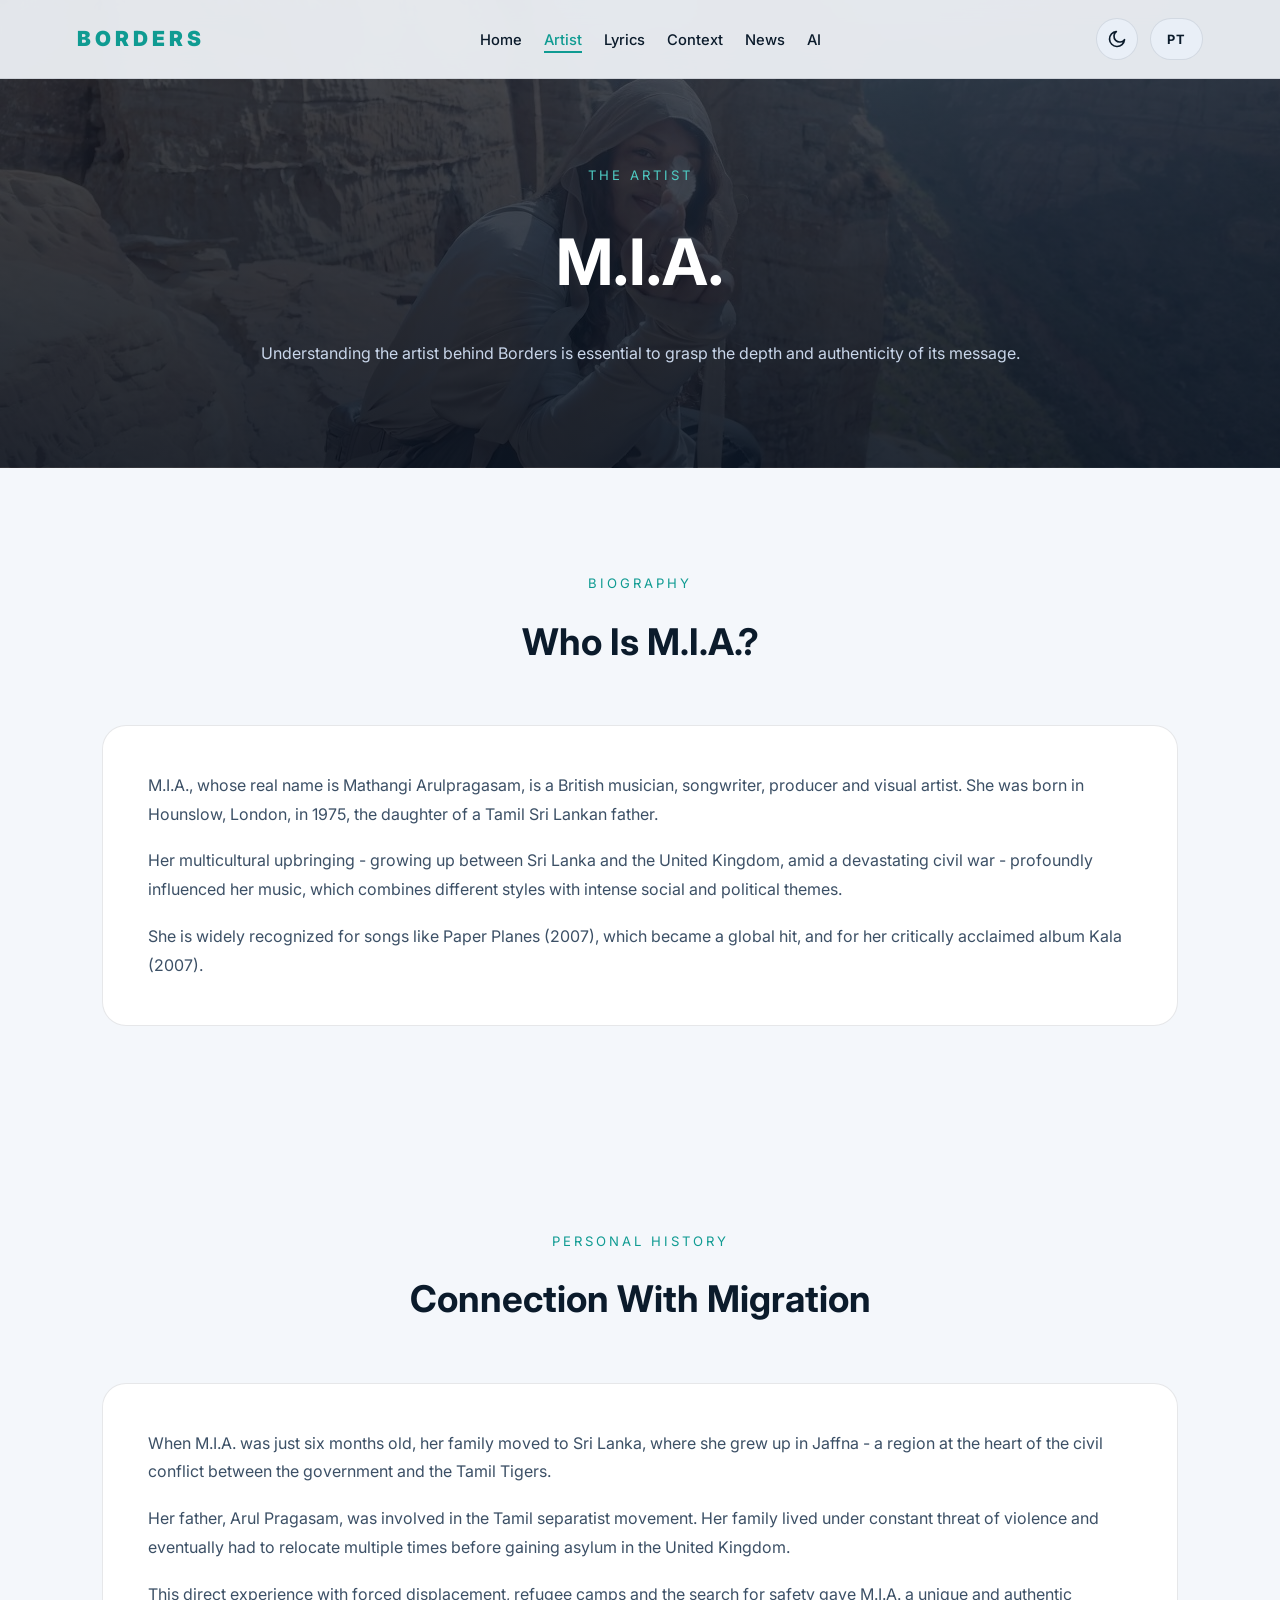
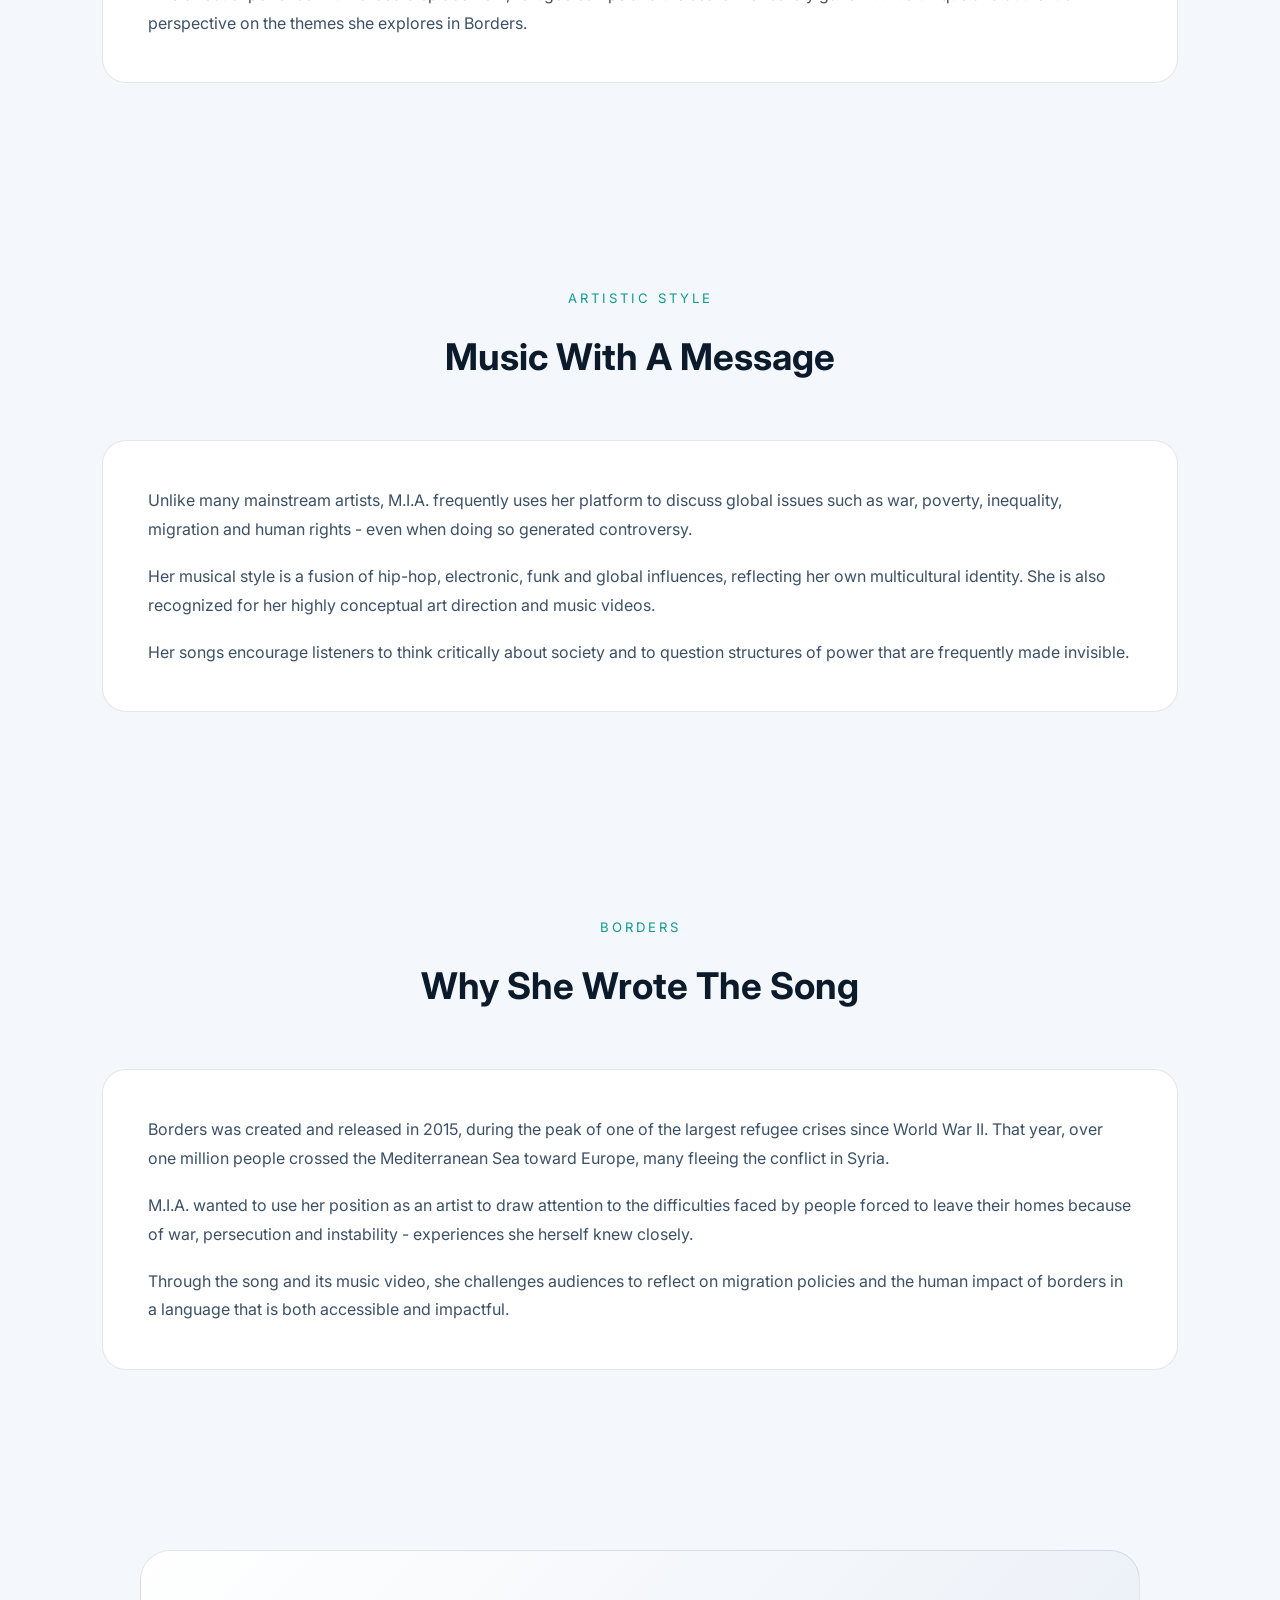
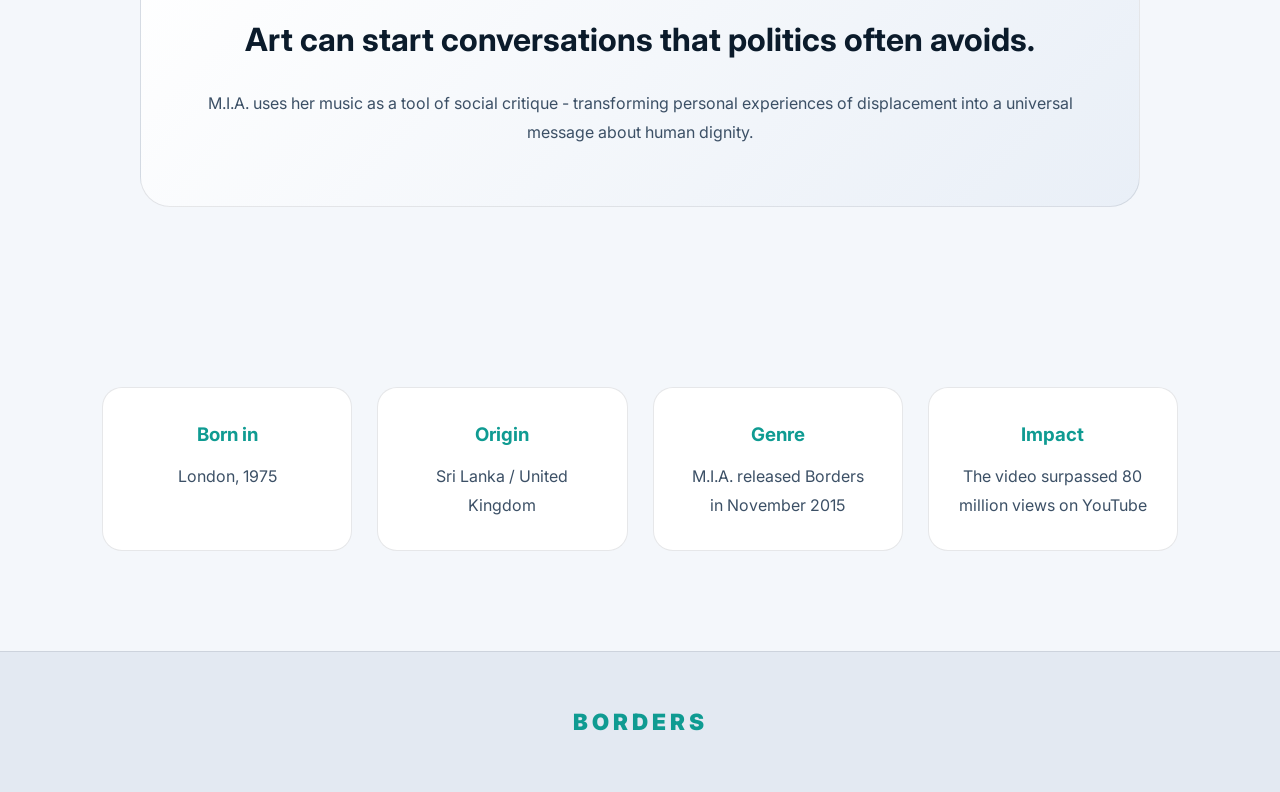
==== commit 1d103257: "adiciona seção de notícias e de como a IA foi utilizada." ====
--- a/artista.html
+++ b/artista.html
@@ -1,196 +1,262 @@
-<!DOCTYPE html>
+<!doctype html>
 <html lang="en">
-<head>
-    <meta charset="UTF-8">
-    <meta name="viewport" content="width=device-width, initial-scale=1.0">
-    <title data-pt="Artista | M.I.A.">Artist | M.I.A.</title>
-    <link rel="stylesheet" href="style.css">
-</head>
-<body>
-
-<header
-    class="page-hero"
-    style="
+  <head>
+    <meta charset="UTF-8" />
+    <meta name="viewport" content="width=device-width, initial-scale=1.0" />
+    <title data-pt="Artista | M.I.A. – Borders">
+      Artist | M.I.A. – Borders
+    </title>
+    <link rel="stylesheet" href="style.css" />
+  </head>
+  <body>
+    <header
+      class="page-hero"
+      style="
         background:
-        linear-gradient(
-            rgba(7,17,31,.7),
-            rgba(7,17,31,.88)
-        ),
-        url('img/maxresdefault.jpg');
+          linear-gradient(rgba(7, 17, 31, 0.7), rgba(7, 17, 31, 0.88)),
+          url(&quot;img/maxresdefault.jpg&quot;);
         background-size: cover;
         background-position: center;
         background-repeat: no-repeat;
-    "
->
-
-    <nav class="navbar">
-
-        <div class="logo">
-            BORDERS
-        </div>
-
+      "
+    >
+      <nav class="navbar">
+        <div class="logo">BORDERS</div>
         <ul class="menu">
-            <li><a href="index.html" data-pt="Início">Home</a></li>
-            <li><a href="artista.html" data-pt="Artista">Artist</a></li>
-            <li><a href="letra.html" data-pt="Letra">Lyrics</a></li>
-            <li><a href="contexto.html" data-pt="Contexto">Context</a></li>
+          <li><a href="index.html" data-pt="Início">Home</a></li>
+          <li><a href="artista.html" data-pt="Artista">Artist</a></li>
+          <li><a href="letra.html" data-pt="Letra">Lyrics</a></li>
+          <li><a href="contexto.html" data-pt="Contexto">Context</a></li>
+          <li><a href="noticias.html" data-pt="Notícias">News</a></li>
+          <li><a href="ia.html">AI</a></li>
         </ul>
-
         <div class="nav-actions">
-
-            <button class="nav-btn" id="theme-toggle" aria-label="Switch to light mode">
-                <svg class="theme-icon-sun" viewBox="0 0 24 24" fill="none" stroke-width="2" stroke-linecap="round" stroke-linejoin="round"><circle cx="12" cy="12" r="4"></circle><path d="M12 2v2M12 20v2M4.93 4.93l1.41 1.41M17.66 17.66l1.41 1.41M2 12h2M20 12h2M4.93 19.07l1.41-1.41M17.66 6.34l1.41-1.41"></path></svg>
-                <svg class="theme-icon-moon" viewBox="0 0 24 24" fill="none" stroke-width="2" stroke-linecap="round" stroke-linejoin="round"><path d="M21 12.79A9 9 0 1111.21 3a7 7 0 109.79 9.79z"></path></svg>
-            </button>
-
-            <button class="nav-btn lang-btn" id="lang-toggle" aria-label="Mudar para português">PT</button>
-
-        </div>
-
-    </nav>
-
-    <div class="page-title">
-
+          <button
+            class="nav-btn"
+            id="theme-toggle"
+            aria-label="Switch to light mode"
+          >
+            <svg
+              class="theme-icon-sun"
+              viewBox="0 0 24 24"
+              fill="none"
+              stroke-width="2"
+              stroke-linecap="round"
+              stroke-linejoin="round"
+            >
+              <circle cx="12" cy="12" r="4"></circle>
+              <path
+                d="M12 2v2M12 20v2M4.93 4.93l1.41 1.41M17.66 17.66l1.41 1.41M2 12h2M20 12h2M4.93 19.07l1.41-1.41M17.66 6.34l1.41-1.41"
+              ></path>
+            </svg>
+            <svg
+              class="theme-icon-moon"
+              viewBox="0 0 24 24"
+              fill="none"
+              stroke-width="2"
+              stroke-linecap="round"
+              stroke-linejoin="round"
+            >
+              <path d="M21 12.79A9 9 0 1111.21 3a7 7 0 109.79 9.79z"></path>
+            </svg>
+          </button>
+          <button
+            class="nav-btn lang-btn"
+            id="lang-toggle"
+            aria-label="Mudar para português"
+          >
+            PT
+          </button>
+        </div>
+      </nav>
+
+      <div class="page-title">
         <span data-pt="A ARTISTA">THE ARTIST</span>
-
-        <h1>
-            M.I.A.
-        </h1>
-
-        <p data-pt="Entender a artista por trás de Borders nos ajuda a compreender a poderosa mensagem da música.">
-            Understanding the artist behind Borders helps us understand
-            the powerful message of the song.
+        <h1>M.I.A.</h1>
+        <p
+          data-pt="Entender a artista por trás de Borders é essencial para compreender a profundidade e autenticidade da sua mensagem."
+        >
+          Understanding the artist behind Borders is essential to grasp the
+          depth and authenticity of its message.
         </p>
-
-    </div>
-
-</header>
-
-<main>
-
-<section class="content-section">
-
-    <div class="section-title">
-        <span data-pt="BIOGRAFIA">BIOGRAPHY</span>
-        <h2 data-pt="Quem É M.I.A.?">Who Is M.I.A.?</h2>
-    </div>
-
-    <div class="content-card">
-
-        <p data-pt="M.I.A., cujo nome verdadeiro é Mathangi Arulpragasam, é uma musicista, compositora e artista visual britânica. Ela nasceu em Londres e passou parte da infância no Sri Lanka antes de retornar ao Reino Unido.">
-            M.I.A., whose real name is Mathangi Arulpragasam,
-            is a British musician, songwriter and visual artist.
-            She was born in London and spent part of her childhood
-            in Sri Lanka before returning to the United Kingdom.
-        </p>
-
-        <p data-pt="Sua formação multicultural influenciou fortemente sua música, que frequentemente combina diferentes estilos musicais com temas sociais e políticos.">
-            Her multicultural background strongly influenced her music,
-            which often combines different musical styles with social
-            and political themes.
-        </p>
-
-    </div>
-
-</section>
-
-<section class="content-section">
-
-    <div class="section-title">
-        <span data-pt="HISTÓRIA PESSOAL">PERSONAL HISTORY</span>
-        <h2 data-pt="Conexão Com A Migração">Connection With Migration</h2>
-    </div>
-
-    <div class="content-card">
-
-        <p data-pt="A família de M.I.A. viveu o deslocamento forçado por causa do conflito no Sri Lanka. Por isso, temas como migração, identidade e pertencimento se tornaram partes importantes de seu trabalho.">
-            M.I.A.'s family experienced displacement due to conflict in
-            Sri Lanka. Because of this, themes such as migration,
-            identity and belonging became important parts of her work.
-        </p>
-
-        <p data-pt="Suas experiências pessoais lhe deram uma perspectiva única sobre os desafios enfrentados por imigrantes e refugiados em todo o mundo.">
-            Her personal experiences gave her a unique perspective on
-            the challenges faced by immigrants and refugees around
-            the world.
-        </p>
-
-    </div>
-
-</section>
-
-<section class="content-section">
-
-    <div class="section-title">
-        <span data-pt="ESTILO ARTÍSTICO">ARTISTIC STYLE</span>
-        <h2 data-pt="Música Com Uma Mensagem">Music With A Message</h2>
-    </div>
-
-    <div class="content-card">
-
-        <p data-pt="Diferente de muitos artistas mainstream, M.I.A. frequentemente usa sua música para discutir questões globais como guerra, pobreza, desigualdade, migração e direitos humanos.">
-            Unlike many mainstream artists, M.I.A. frequently uses her
-            music to discuss global issues such as war, poverty,
-            inequality, migration and human rights.
-        </p>
-
-        <p data-pt="Suas músicas incentivam os ouvintes a pensar criticamente sobre a sociedade e questionar estruturas de poder.">
-            Her songs encourage listeners to think critically about
-            society and question structures of power.
-        </p>
-
-    </div>
-
-</section>
-
-<section class="content-section">
-
-    <div class="section-title">
-        <span>BORDERS</span>
-        <h2 data-pt="Por Que Ela Escreveu A Música">Why She Wrote The Song</h2>
-    </div>
-
-    <div class="content-card">
-
-        <p data-pt="Borders foi criada durante um período em que o mundo testemunhava grandes crises de refugiados. M.I.A. queria chamar atenção para as dificuldades enfrentadas por pessoas forçadas a deixar suas casas por causa de guerra, perseguição e instabilidade.">
-            Borders was created during a period when the world was
-            witnessing major refugee crises. M.I.A. wanted to draw
-            attention to the difficulties faced by people who are
-            forced to leave their homes because of war,
-            persecution and instability.
-        </p>
-
-        <p data-pt="Por meio da música e do videoclipe, ela desafia o público a refletir sobre políticas de migração e o impacto humano das fronteiras.">
-            Through the song and its music video, she challenges
-            audiences to reflect on migration policies and the human
-            impact of borders.
-        </p>
-
-    </div>
-
-</section>
-
-<section class="quote-section">
-
-    <div class="quote-box">
-
-        <h2 data-pt="A arte pode iniciar conversas que a política costuma evitar.">
+      </div>
+    </header>
+
+    <main>
+      <section class="content-section">
+        <div class="section-title">
+          <span data-pt="BIOGRAFIA">BIOGRAPHY</span>
+          <h2 data-pt="Quem É M.I.A.?">Who Is M.I.A.?</h2>
+        </div>
+        <div class="content-card">
+          <p
+            data-pt="M.I.A., cujo nome verdadeiro é Mathangi Arulpragasam, é uma musicista, compositora, produtora e artista visual britânica. Ela nasceu em Hounslow, Londres, em 1975, filha de pai tâmil do Sri Lanka."
+          >
+            M.I.A., whose real name is Mathangi Arulpragasam, is a British
+            musician, songwriter, producer and visual artist. She was born in
+            Hounslow, London, in 1975, the daughter of a Tamil Sri Lankan
+            father.
+          </p>
+          <p
+            data-pt="Ela cresceu entre o Sri Lanka e o Reino Unido, em meio a uma guerra civil. Essa vivência marcou profundamente sua música, que mistura estilos diferentes com temas sociais e políticos fortes."
+          >
+            Her multicultural upbringing - growing up between Sri Lanka and the
+            United Kingdom, amid a devastating civil war - profoundly influenced
+            her music, which combines different styles with intense social and
+            political themes.
+          </p>
+          <p
+            data-pt="Ela é amplamente reconhecida por músicas como Paper Planes (2007), que se tornou um sucesso global, e pelo álbum Kala (2007), aclamado pela crítica."
+          >
+            She is widely recognized for songs like Paper Planes (2007), which
+            became a global hit, and for her critically acclaimed album Kala
+            (2007).
+          </p>
+        </div>
+      </section>
+
+      <section class="content-section">
+        <div class="section-title">
+          <span data-pt="HISTÓRIA PESSOAL">PERSONAL HISTORY</span>
+          <h2 data-pt="Conexão Com A Migração">Connection With Migration</h2>
+        </div>
+        <div class="content-card">
+          <p
+            data-pt="Quando M.I.A. tinha apenas seis meses, sua família foi para o Sri Lanka. Ela cresceu em Jaffna, uma região no centro do conflito civil entre o governo e os Tigres Tâmeis."
+          >
+            When M.I.A. was just six months old, her family moved to Sri Lanka,
+            where she grew up in Jaffna - a region at the heart of the civil
+            conflict between the government and the Tamil Tigers.
+          </p>
+          <p
+            data-pt="Seu pai, Arul Pragasam, estava envolvido no movimento separatista tâmil. Sua família viveu sob a constante ameaça de violência e eventualmente precisou se deslocar repetidas vezes antes de conseguir asilo no Reino Unido."
+          >
+            Her father, Arul Pragasam, was involved in the Tamil separatist
+            movement. Her family lived under constant threat of violence and
+            eventually had to relocate multiple times before gaining asylum in
+            the United Kingdom.
+          </p>
+          <p
+            data-pt="Essa experiência direta com o deslocamento forçado, os campos de refugiados e a busca por segurança deram a M.I.A. uma perspectiva única e autêntica sobre os temas que ela explora em Borders."
+          >
+            This direct experience with forced displacement, refugee camps and
+            the search for safety gave M.I.A. a unique and authentic perspective
+            on the themes she explores in Borders.
+          </p>
+        </div>
+      </section>
+
+      <section class="content-section">
+        <div class="section-title">
+          <span data-pt="ESTILO ARTÍSTICO">ARTISTIC STYLE</span>
+          <h2 data-pt="Música Com Uma Mensagem">Music With A Message</h2>
+        </div>
+        <div class="content-card">
+          <p
+            data-pt="Diferente de muitos artistas populares, M.I.A. usa sua visibilidade para falar de guerra, pobreza, desigualdade, migração e direitos humanos, mesmo quando isso gera controvérsia."
+          >
+            Unlike many mainstream artists, M.I.A. frequently uses her platform
+            to discuss global issues such as war, poverty, inequality, migration
+            and human rights - even when doing so generated controversy.
+          </p>
+          <p
+            data-pt="Seu estilo musical é uma fusão de hip-hop, eletrônica, funk e influências do mundo todo, refletindo sua própria identidade multicultural. Ela também é reconhecida por sua direção de arte e videoclipes altamente conceituais."
+          >
+            Her musical style is a fusion of hip-hop, electronic, funk and
+            global influences, reflecting her own multicultural identity. She is
+            also recognized for her highly conceptual art direction and music
+            videos.
+          </p>
+          <p
+            data-pt="Suas músicas incentivam os ouvintes a pensar criticamente sobre a sociedade e a questionar estruturas de poder que frequentemente são invisibilizadas."
+          >
+            Her songs encourage listeners to think critically about society and
+            to question structures of power that are frequently made invisible.
+          </p>
+        </div>
+      </section>
+
+      <section class="content-section">
+        <div class="section-title">
+          <span>BORDERS</span>
+          <h2 data-pt="Por Que Ela Escreveu A Música">
+            Why She Wrote The Song
+          </h2>
+        </div>
+        <div class="content-card">
+          <p
+            data-pt="Borders foi criada e lançada em 2015, durante o auge de uma das maiores crises de refugiados desde a Segunda Guerra Mundial. Naquele ano, mais de um milhão de pessoas cruzaram o Mar Mediterrâneo em direção à Europa, muitas fugindo do conflito na Síria."
+          >
+            Borders was created and released in 2015, during the peak of one of
+            the largest refugee crises since World War II. That year, over one
+            million people crossed the Mediterranean Sea toward Europe, many
+            fleeing the conflict in Syria.
+          </p>
+          <p
+            data-pt="M.I.A. queria usar sua posição como artista para chamar atenção para as dificuldades de pessoas forçadas a deixar suas casas por guerra, perseguição e instabilidade, algo que ela mesma conhecia de perto."
+          >
+            M.I.A. wanted to use her position as an artist to draw attention to
+            the difficulties faced by people forced to leave their homes because
+            of war, persecution and instability - experiences she herself knew
+            closely.
+          </p>
+          <p
+            data-pt="Por meio da música e do videoclipe, ela desafia o público a refletir sobre políticas de migração e o impacto humano das fronteiras em uma linguagem acessível e impactante."
+          >
+            Through the song and its music video, she challenges audiences to
+            reflect on migration policies and the human impact of borders in a
+            language that is both accessible and impactful.
+          </p>
+        </div>
+      </section>
+
+      <section class="quote-section">
+        <div class="quote-box">
+          <h2
+            data-pt="A arte pode iniciar conversas que a política costuma evitar."
+          >
             Art can start conversations that politics often avoids.
-        </h2>
-
-    </div>
-
-</section>
-
-</main>
-
-<footer>
-<a href="index.html" class="footer-logo">
-    BORDERS
-</a>
-</footer>
-
-<script src="script.js"></script>
-
-</body>
+          </h2>
+          <p
+            data-pt="M.I.A. usa a música para denunciar injustiças e transformar experiências pessoais de deslocamento em uma mensagem ampla sobre dignidade humana."
+          >
+            M.I.A. uses her music as a tool of social critique - transforming
+            personal experiences of displacement into a universal message about
+            human dignity.
+          </p>
+        </div>
+      </section>
+
+      <section class="analysis-grid">
+        <div class="analysis-box">
+          <h3 data-pt="Nascida em">Born in</h3>
+          <p>London, 1975</p>
+        </div>
+        <div class="analysis-box">
+          <h3 data-pt="Origem">Origin</h3>
+          <p data-pt="Sri Lanka / Reino Unido">Sri Lanka / United Kingdom</p>
+        </div>
+        <div class="analysis-box">
+          <h3 data-pt="Gênero">Genre</h3>
+          <p data-pt="M.I.A. – Borders foi lançada em novembro de 2015">
+            M.I.A. released Borders in November 2015
+          </p>
+        </div>
+        <div class="analysis-box">
+          <h3 data-pt="Impacto">Impact</h3>
+          <p
+            data-pt="O videoclipe acumulou mais de 80 milhões de visualizações no YouTube"
+          >
+            The video surpassed 80 million views on YouTube
+          </p>
+        </div>
+      </section>
+    </main>
+
+    <footer>
+      <a href="#" class="footer-logo">BORDERS</a>
+    </footer>
+
+    <script src="script.js"></script>
+  </body>
 </html>
--- a/style.css
+++ b/style.css
@@ -62,13 +62,10 @@
     left:0;
     width:100%;
     z-index:1000;
-
     display:flex;
     justify-content:space-between;
     align-items:center;
-
-    padding:20px 8%;
-
+    padding:18px 6%;
     background:rgba(7,17,31,0.92);
     backdrop-filter:blur(12px);
     border-bottom:1px solid var(--border);
@@ -120,20 +117,12 @@
     letter-spacing:1px;
 }
 
-.theme-icon-moon{
-    display:none;
-}
-
-:root[data-theme="light"] .theme-icon-sun{
-    display:none;
-}
-
-:root[data-theme="light"] .theme-icon-moon{
-    display:block;
-}
+.theme-icon-moon{ display:none; }
+:root[data-theme="light"] .theme-icon-sun{ display:none; }
+:root[data-theme="light"] .theme-icon-moon{ display:block; }
 
 .logo{
-    font-size:1.4rem;
+    font-size:1.3rem;
     font-weight:900;
     letter-spacing:4px;
     color:var(--accent);
@@ -141,25 +130,31 @@
 
 .menu{
     display:flex;
-    gap:30px;
+    gap:22px;
     list-style:none;
 }
 
 .menu a{
     color:var(--text);
     font-weight:500;
+    font-size:.92rem;
     transition:0.3s;
 }
 
 .menu a:hover{
     color:var(--accent);
+}
+
+.menu a.active{
+    color:var(--accent);
+    border-bottom:2px solid var(--accent);
+    padding-bottom:2px;
 }
 
 .hero{
     min-height:100vh;
     position:relative;
     overflow:hidden;
-
     display:flex;
     align-items:center;
     justify-content:center;
@@ -181,18 +176,13 @@
     transition:opacity 1.6s ease;
 }
 
-.hero-slide.is-active{
-    opacity:1;
-}
+.hero-slide.is-active{ opacity:1; }
 
 .hero-overlay{
     position:absolute;
     inset:0;
     z-index:1;
-    background:linear-gradient(
-        rgba(7,17,31,0.75),
-        rgba(7,17,31,0.85)
-    );
+    background:linear-gradient(rgba(7,17,31,0.75),rgba(7,17,31,0.85));
 }
 
 .hero-dots{
@@ -230,16 +220,13 @@
 
 .category{
     display:inline-block;
-
     padding:10px 18px;
-
     border:1px solid rgba(255,255,255,.2);
-
     border-radius:50px;
-
     margin-bottom:20px;
-
     color:var(--hero-accent);
+    font-size:.82rem;
+    letter-spacing:2px;
 }
 
 .hero h1{
@@ -270,8 +257,7 @@
     flex-wrap:wrap;
 }
 
-.btn-primary,
-.btn-secondary{
+.btn-primary,.btn-secondary{
     padding:15px 28px;
     border-radius:12px;
     transition:.3s;
@@ -288,15 +274,13 @@
     color:white;
 }
 
-.btn-primary:hover,
-.btn-secondary:hover{
+.btn-primary:hover,.btn-secondary:hover{
     transform:translateY(-4px);
 }
 
 .page-hero{
     padding-top:160px;
     padding-bottom:100px;
-
     text-align:center;
     background-size:cover;
     background-position:center;
@@ -311,10 +295,11 @@
 .page-title span{
     color:var(--hero-accent);
     letter-spacing:3px;
+    font-size:.82rem;
 }
 
 .page-title h1{
-    font-size:4rem;
+    font-size:clamp(2.5rem,6vw,4rem);
     margin-top:15px;
     margin-bottom:20px;
     color:var(--hero-text);
@@ -332,6 +317,7 @@
 .section-title span{
     color:var(--accent);
     letter-spacing:3px;
+    font-size:.82rem;
 }
 
 .section-title h2{
@@ -344,13 +330,17 @@
 .content-section,
 .highlight-section,
 .stats-section,
-.conclusion-section{
+.conclusion-section,
+.video-section,
+.lyric-section,
+.news-section,
+.ia-section{
     padding:100px 8%;
 }
 
 .intro-grid{
     display:grid;
-    grid-template-columns:repeat(auto-fit,minmax(280px,1fr));
+    grid-template-columns:repeat(auto-fit,minmax(260px,1fr));
     gap:25px;
 }
 
@@ -362,17 +352,10 @@
     transition:.3s;
 }
 
-.card:hover{
-    transform:translateY(-8px);
-}
-
-.card h3{
-    margin-bottom:15px;
-}
-
-.card p{
-    color:var(--text-soft);
-}
+.card:hover{ transform:translateY(-8px); }
+
+.card h3{ margin-bottom:15px; }
+.card p{ color:var(--text-soft); }
 
 .highlight-section{
     display:grid;
@@ -381,13 +364,12 @@
     align-items:center;
 }
 
-.highlight-image img{
-    border-radius:24px;
-}
+.highlight-image img{ border-radius:24px; }
 
 .highlight-text span{
     color:var(--accent);
     letter-spacing:3px;
+    font-size:.82rem;
 }
 
 .highlight-text h2{
@@ -400,22 +382,13 @@
     margin-bottom:15px;
 }
 
-.quote-section{
-    padding:80px 8%;
-}
+.quote-section{ padding:80px 8%; }
 
 .quote-box{
     max-width:1000px;
     margin:auto;
-
-    background:linear-gradient(
-        135deg,
-        var(--card),
-        var(--bg-light)
-    );
-
-    border:1px solid var(--border);
-
+    background:linear-gradient(135deg,var(--card),var(--bg-light));
+    border:1px solid var(--border);
     border-radius:30px;
     padding:60px;
     text-align:center;
@@ -426,13 +399,11 @@
     margin-bottom:20px;
 }
 
-.quote-box p{
-    color:var(--text-soft);
-}
+.quote-box p{ color:var(--text-soft); }
 
 .page-grid{
     display:grid;
-    grid-template-columns:repeat(auto-fit,minmax(280px,1fr));
+    grid-template-columns:repeat(auto-fit,minmax(260px,1fr));
     gap:25px;
 }
 
@@ -445,28 +416,17 @@
     transition:.3s;
 }
 
-.page-card:hover{
-    transform:translateY(-8px);
-}
-
-.page-card h3{
-    margin-bottom:15px;
-}
-
-.page-card p{
-    color:var(--text-soft);
-}
+.page-card:hover{ transform:translateY(-8px); }
+
+.page-card h3{ margin-bottom:15px; }
+.page-card p{ color:var(--text-soft); }
 
 .content-card{
     max-width:1100px;
     margin:auto;
-
     background:var(--card);
-
-    border:1px solid var(--border);
-
+    border:1px solid var(--border);
     border-radius:24px;
-
     padding:45px;
 }
 
@@ -475,17 +435,12 @@
     margin-bottom:18px;
 }
 
-.content-card p:last-child{
-    margin-bottom:0;
-}
+.content-card p:last-child{ margin-bottom:0; }
 
 .analysis-grid{
     padding:100px 8%;
-
     display:grid;
-
     grid-template-columns:repeat(auto-fit,minmax(220px,1fr));
-
     gap:25px;
 }
 
@@ -502,9 +457,7 @@
     color:var(--accent);
 }
 
-.analysis-box p{
-    color:var(--text-soft);
-}
+.analysis-box p{ color:var(--text-soft); }
 
 .stats-section{
     display:grid;
@@ -525,21 +478,13 @@
     margin-bottom:10px;
 }
 
-.stat-box p{
-    color:var(--text-soft);
-}
+.stat-box p{ color:var(--text-soft); }
 
 .conclusion-card{
     max-width:1000px;
     margin:auto;
-    background:linear-gradient(
-        135deg,
-        var(--card),
-        var(--bg-light)
-    );
-
-    border:1px solid var(--border);
-
+    background:linear-gradient(135deg,var(--card),var(--bg-light));
+    border:1px solid var(--border);
     padding:60px;
     border-radius:30px;
     text-align:center;
@@ -548,6 +493,7 @@
 .conclusion-card span{
     color:var(--accent);
     letter-spacing:3px;
+    font-size:.82rem;
 }
 
 .conclusion-card h2{
@@ -567,74 +513,443 @@
     background:var(--footer-bg);
 }
 
-footer h3{
-    margin-bottom:10px;
-}
-
-footer p{
-    color:var(--text-soft);
-}
-
-::-webkit-scrollbar{
-    width:10px;
-}
-
+footer h3{ margin-bottom:10px; }
+footer p{ color:var(--text-soft); }
+
+.footer-logo{
+    font-size:1.4rem;
+    font-weight:900;
+    letter-spacing:4px;
+    color:var(--accent);
+}
+
+::-webkit-scrollbar{ width:10px; }
 ::-webkit-scrollbar-thumb{
     background:var(--accent);
     border-radius:20px;
 }
 
-@media(max-width:900px){
-
-    .highlight-section{
-        grid-template-columns:1fr;
-    }
-
-    .page-title h1{
-        font-size:2.8rem;
-    }
-
-    .hero h1{
-        font-size:4rem;
-    }
-
-    .menu{
-        gap:15px;
-    }
-
-}
-
-@media(max-width:700px){
-
-    .navbar{
-        flex-direction:column;
-        gap:15px;
-    }
-
-    .menu{
-        flex-wrap:wrap;
-        justify-content:center;
-    }
-
-    .content-card,
-    .quote-box,
-    .conclusion-card{
-        padding:30px;
-    }
-
-}
-.card,
-.content-card,
-.page-card,
-.analysis-box,
-.stat-box,
-.quote-box,
-.conclusion-card,
-footer,
-.hero-overlay,
-.hero,
-.page-hero{
-    transition:background .4s ease,border-color .4s ease,color .4s ease;
+.video-section{
+    background:var(--bg-light);
+    border-top:1px solid var(--border);
+    border-bottom:1px solid var(--border);
+}
+
+.video-wrapper{
+    position:relative;
+    padding-bottom:56.25%;
+    height:0;
+    max-width:900px;
+    margin:0 auto;
+    border-radius:20px;
+    overflow:hidden;
+    border:1px solid var(--border);
+    box-shadow:0 30px 80px rgba(0,0,0,.4);
+}
+
+.video-wrapper iframe{
+    position:absolute;
+    top:0;left:0;
+    width:100%;height:100%;
+    border:none;
+}
+
+.lyric-theme-grid{
+    display:grid;
+    grid-template-columns:repeat(auto-fit,minmax(320px,1fr));
+    gap:28px;
+    max-width:1200px;
+    margin:0 auto;
+}
+
+.lyric-theme-card{
+    background:var(--card);
+    border:1px solid var(--border);
+    border-radius:20px;
+    padding:35px;
+    position:relative;
+    overflow:hidden;
+    transition:.3s;
+}
+
+.lyric-theme-card::before{
+    content:'';
+    position:absolute;
+    top:0;left:0;
+    width:4px;
+    height:100%;
+    background:var(--accent);
+}
+
+.lyric-theme-card:hover{ transform:translateY(-6px); }
+
+.lyric-theme-card .theme-number{
+    font-size:.75rem;
+    font-weight:700;
+    letter-spacing:2px;
+    color:var(--accent);
+    margin-bottom:10px;
+}
+
+.lyric-theme-card h3{
+    font-size:1.3rem;
+    margin-bottom:12px;
+}
+
+.lyric-theme-card p{
+    color:var(--text-soft);
+    margin-bottom:16px;
+    font-size:.95rem;
+}
+
+.lyric-translation{
+    background:rgba(78,205,196,0.08);
+    border:1px solid rgba(78,205,196,0.2);
+    border-radius:12px;
+    padding:14px 16px;
+    margin-top:16px;
+}
+
+.lyric-translation .label{
+    font-size:.72rem;
+    font-weight:700;
+    letter-spacing:2px;
+    color:var(--accent);
+    margin-bottom:6px;
+}
+
+.lyric-translation p{
+    color:var(--text);
+    font-style:italic;
+    margin:0;
+    font-size:.9rem;
+}
+
+.central-quote{
+    max-width:800px;
+    margin:50px auto 0;
+    background:linear-gradient(135deg,var(--card),var(--bg-light));
+    border:1px solid var(--border);
+    border-radius:24px;
+    padding:50px;
+    text-align:center;
+}
+
+.central-quote .quote-text{
+    font-size:2.2rem;
+    font-weight:900;
+    color:var(--accent);
+    letter-spacing:2px;
+    margin-bottom:15px;
+}
+
+.central-quote p{
+    color:var(--text-soft);
+    max-width:600px;
+    margin:0 auto;
+}
+
+.news-grid{
+    display:grid;
+    grid-template-columns:repeat(auto-fit,minmax(340px,1fr));
+    gap:28px;
+    max-width:1300px;
+    margin:0 auto;
+}
+
+.news-card{
+    background:var(--card);
+    border:1px solid var(--border);
+    border-radius:20px;
+    overflow:hidden;
+    transition:.3s;
+    display:flex;
+    flex-direction:column;
+}
+
+.news-card:hover{ transform:translateY(-6px); }
+
+.news-card-top{
+    padding:28px 28px 0;
+}
+
+.news-card-body{
+    padding:0 28px 28px;
+    flex:1;
+    display:flex;
+    flex-direction:column;
+}
+
+.news-tag{
+    display:inline-block;
+    padding:5px 14px;
+    border-radius:50px;
+    font-size:.72rem;
+    font-weight:700;
+    letter-spacing:1.5px;
+    margin-bottom:16px;
+}
+
+.tag-crisis{ background:rgba(255,100,100,.15); color:#ff6464; }
+.tag-policy{ background:rgba(110,168,254,.15); color:var(--accent2); }
+.tag-data{ background:rgba(78,205,196,.15); color:var(--accent); }
+.tag-climate{ background:rgba(100,200,100,.15); color:#64c864; }
+.tag-rights{ background:rgba(255,180,50,.15); color:#ffb432; }
+
+.news-date{
+    font-size:.78rem;
+    color:var(--text-soft);
+    margin-bottom:12px;
+    display:flex;
+    align-items:center;
+    gap:8px;
+}
+
+.news-date::before{
+    content:'';
+    display:inline-block;
+    width:6px;
+    height:6px;
+    border-radius:50%;
+    background:var(--accent);
+}
+
+.news-card h3{
+    font-size:1.15rem;
+    line-height:1.5;
+    margin-bottom:14px;
+}
+
+.news-card p{
+    color:var(--text-soft);
+    font-size:.9rem;
+    line-height:1.7;
+    margin-bottom:18px;
+    flex:1;
+}
+
+.news-connection{
+    border-top:1px solid var(--border);
+    padding-top:16px;
+    margin-top:auto;
+}
+
+.news-connection .conn-label{
+    font-size:.7rem;
+    font-weight:700;
+    letter-spacing:1.5px;
+    color:var(--accent);
+    margin-bottom:6px;
+}
+
+.news-connection p{
+    font-size:.82rem;
+    color:var(--text-soft);
+    margin:0;
+    font-style:italic;
+}
+
+.stat-banner{
+    background:linear-gradient(135deg,var(--card),var(--bg-light));
+    border:1px solid var(--border);
+    border-radius:24px;
+    padding:50px;
+    margin-bottom:60px;
+    display:grid;
+    grid-template-columns:repeat(auto-fit,minmax(200px,1fr));
+    gap:30px;
+    text-align:center;
+}
+
+.stat-item .stat-number{
+    font-size:2.8rem;
+    font-weight:900;
+    color:var(--accent);
+    line-height:1;
+    margin-bottom:8px;
+}
+
+.stat-item .stat-label{
+    font-size:.85rem;
+    color:var(--text-soft);
+    line-height:1.4;
+}
+
+.ia-grid{
+    display:grid;
+    grid-template-columns:repeat(auto-fit,minmax(320px,1fr));
+    gap:28px;
+}
+
+.ia-card{
+    background:var(--card);
+    border:1px solid var(--border);
+    border-radius:20px;
+    padding:35px;
+    transition:.3s;
+}
+
+.ia-card:hover{ transform:translateY(-4px); }
+
+.ia-card .ia-number{
+    width:42px;
+    height:42px;
+    border-radius:12px;
+    background:rgba(78,205,196,0.15);
+    border:1px solid rgba(78,205,196,0.3);
+    display:flex;
+    align-items:center;
+    justify-content:center;
+    font-weight:800;
+    color:var(--accent);
+    margin-bottom:18px;
+    font-size:1.1rem;
+}
+
+.ia-card h3{
+    margin-bottom:12px;
+    font-size:1.1rem;
+}
+
+.ia-card p{
+    color:var(--text-soft);
+    font-size:.9rem;
+    line-height:1.7;
+}
+
+.prompt-section{
+    max-width:1100px;
+    margin:0 auto;
+}
+
+.prompt-box{
+    background:#050d19;
+    border:1px solid rgba(78,205,196,0.2);
+    border-radius:16px;
+    padding:24px 28px;
+    margin-bottom:20px;
+    position:relative;
+}
+
+:root[data-theme="light"] .prompt-box{
+    background:#e3e9f2;
+    border-color:rgba(15,155,146,.2);
+}
+
+.prompt-box .prompt-label{
+    font-size:.72rem;
+    font-weight:700;
+    letter-spacing:2px;
+    color:var(--accent);
+    margin-bottom:10px;
+    display:block;
+}
+
+.prompt-box .prompt-text{
+    font-family:'Inter',monospace;
+    font-size:.9rem;
+    color:var(--text);
+    line-height:1.6;
+}
+
+.prompt-box .prompt-result{
+    font-size:.82rem;
+    color:var(--text-soft);
+    margin-top:12px;
+    padding-top:12px;
+    border-top:1px solid var(--border);
+    font-style:italic;
+}
+
+.ia-badge{
+    display:inline-flex;
+    align-items:center;
+    gap:8px;
+    padding:6px 16px;
+    border-radius:50px;
+    font-size:.75rem;
+    font-weight:700;
+    letter-spacing:1px;
+    margin-bottom:10px;
+}
+
+.badge-success{
+    background:rgba(100,200,100,.12);
+    border:1px solid rgba(100,200,100,.3);
+    color:#64c864;
+}
+
+.badge-warning{
+    background:rgba(255,180,50,.12);
+    border:1px solid rgba(255,180,50,.3);
+    color:#ffb432;
+}
+
+.badge-info{
+    background:rgba(110,168,254,.12);
+    border:1px solid rgba(110,168,254,.3);
+    color:var(--accent2);
+}
+
+.process-timeline{
+    max-width:800px;
+    margin:0 auto;
+    position:relative;
+}
+
+.process-timeline::before{
+    content:'';
+    position:absolute;
+    left:20px;
+    top:0;
+    bottom:0;
+    width:2px;
+    background:linear-gradient(var(--accent),var(--accent2));
+}
+
+.timeline-step{
+    display:flex;
+    gap:30px;
+    margin-bottom:40px;
+    position:relative;
+}
+
+.timeline-dot{
+    width:42px;
+    height:42px;
+    border-radius:50%;
+    background:var(--accent);
+    display:flex;
+    align-items:center;
+    justify-content:center;
+    font-weight:800;
+    color:#07111f;
+    font-size:.9rem;
+    flex-shrink:0;
+    z-index:1;
+}
+
+.timeline-content{
+    background:var(--card);
+    border:1px solid var(--border);
+    border-radius:16px;
+    padding:24px;
+    flex:1;
+}
+
+.timeline-content h4{
+    margin-bottom:8px;
+    color:var(--accent);
+}
+
+.timeline-content p{
+    color:var(--text-soft);
+    font-size:.9rem;
+}
+
+.card,.content-card,.page-card,.analysis-box,.stat-box,.quote-box,.conclusion-card,
+footer,.hero-overlay,.hero,.page-hero,.news-card,.ia-card,.lyric-theme-card{
+    transition:background .4s ease,border-color .4s ease,color .4s ease,transform .3s ease;
 }
 
 .reveal{
@@ -646,15 +961,6 @@
 .reveal.is-visible{
     opacity:1;
     transform:translateY(0);
-}
-
-.reveal-fade{
-    opacity:0;
-    transition:opacity 1s ease;
-}
-
-.reveal-fade.is-visible{
-    opacity:1;
 }
 
 .hero-content > *{
@@ -670,10 +976,7 @@
 .hero-content > .hero-buttons{animation-delay:.7s;}
 
 @keyframes heroRise{
-    to{
-        opacity:1;
-        transform:translateY(0);
-    }
+    to{ opacity:1; transform:translateY(0); }
 }
 
 .page-title > *{
@@ -686,35 +989,38 @@
 .page-title > h1{animation-delay:.25s;}
 .page-title > p{animation-delay:.4s;}
 
+@media(max-width:1024px){
+    .highlight-section{ grid-template-columns:1fr; }
+    .stat-banner{ padding:35px; }
+}
+
+@media(max-width:900px){
+    .page-title h1{ font-size:2.5rem; }
+    .hero h1{ font-size:4rem; }
+    .menu{ gap:14px; }
+    .navbar{ padding:14px 5%; }
+    .news-grid{ grid-template-columns:1fr; }
+}
+
+@media(max-width:700px){
+    .navbar{ flex-direction:column; gap:12px; }
+    .menu{ flex-wrap:wrap; justify-content:center; }
+    .content-card,.quote-box,.conclusion-card{ padding:30px; }
+    .lyric-theme-grid{ grid-template-columns:1fr; }
+    .ia-grid{ grid-template-columns:1fr; }
+    .stat-banner{ grid-template-columns:repeat(2,1fr); }
+    .nav-actions{ gap:8px; }
+    .nav-btn{ width:38px; height:38px; }
+    .hero-dots{ bottom:20px; }
+    .central-quote{ padding:35px; }
+    .central-quote .quote-text{ font-size:1.6rem; }
+    .process-timeline::before{ left:16px; }
+    .timeline-dot{ width:34px; height:34px; font-size:.8rem; }
+}
+
 @media(prefers-reduced-motion:reduce){
-    .hero-content > *,
-    .page-title > *{
-        animation:none;
-        opacity:1;
-        transform:none;
+    .hero-content > *,.page-title > *{
+        animation:none; opacity:1; transform:none;
     }
-
-    .reveal,
-    .reveal-fade{
-        opacity:1;
-        transform:none;
-        transition:none;
-    }
-}
-
-@media(max-width:700px){
-
-    .nav-actions{
-        gap:8px;
-    }
-
-    .nav-btn{
-        width:38px;
-        height:38px;
-    }
-
-    .hero-dots{
-        bottom:20px;
-    }
-
-}+    .reveal{ opacity:1; transform:none; transition:none; }
+}
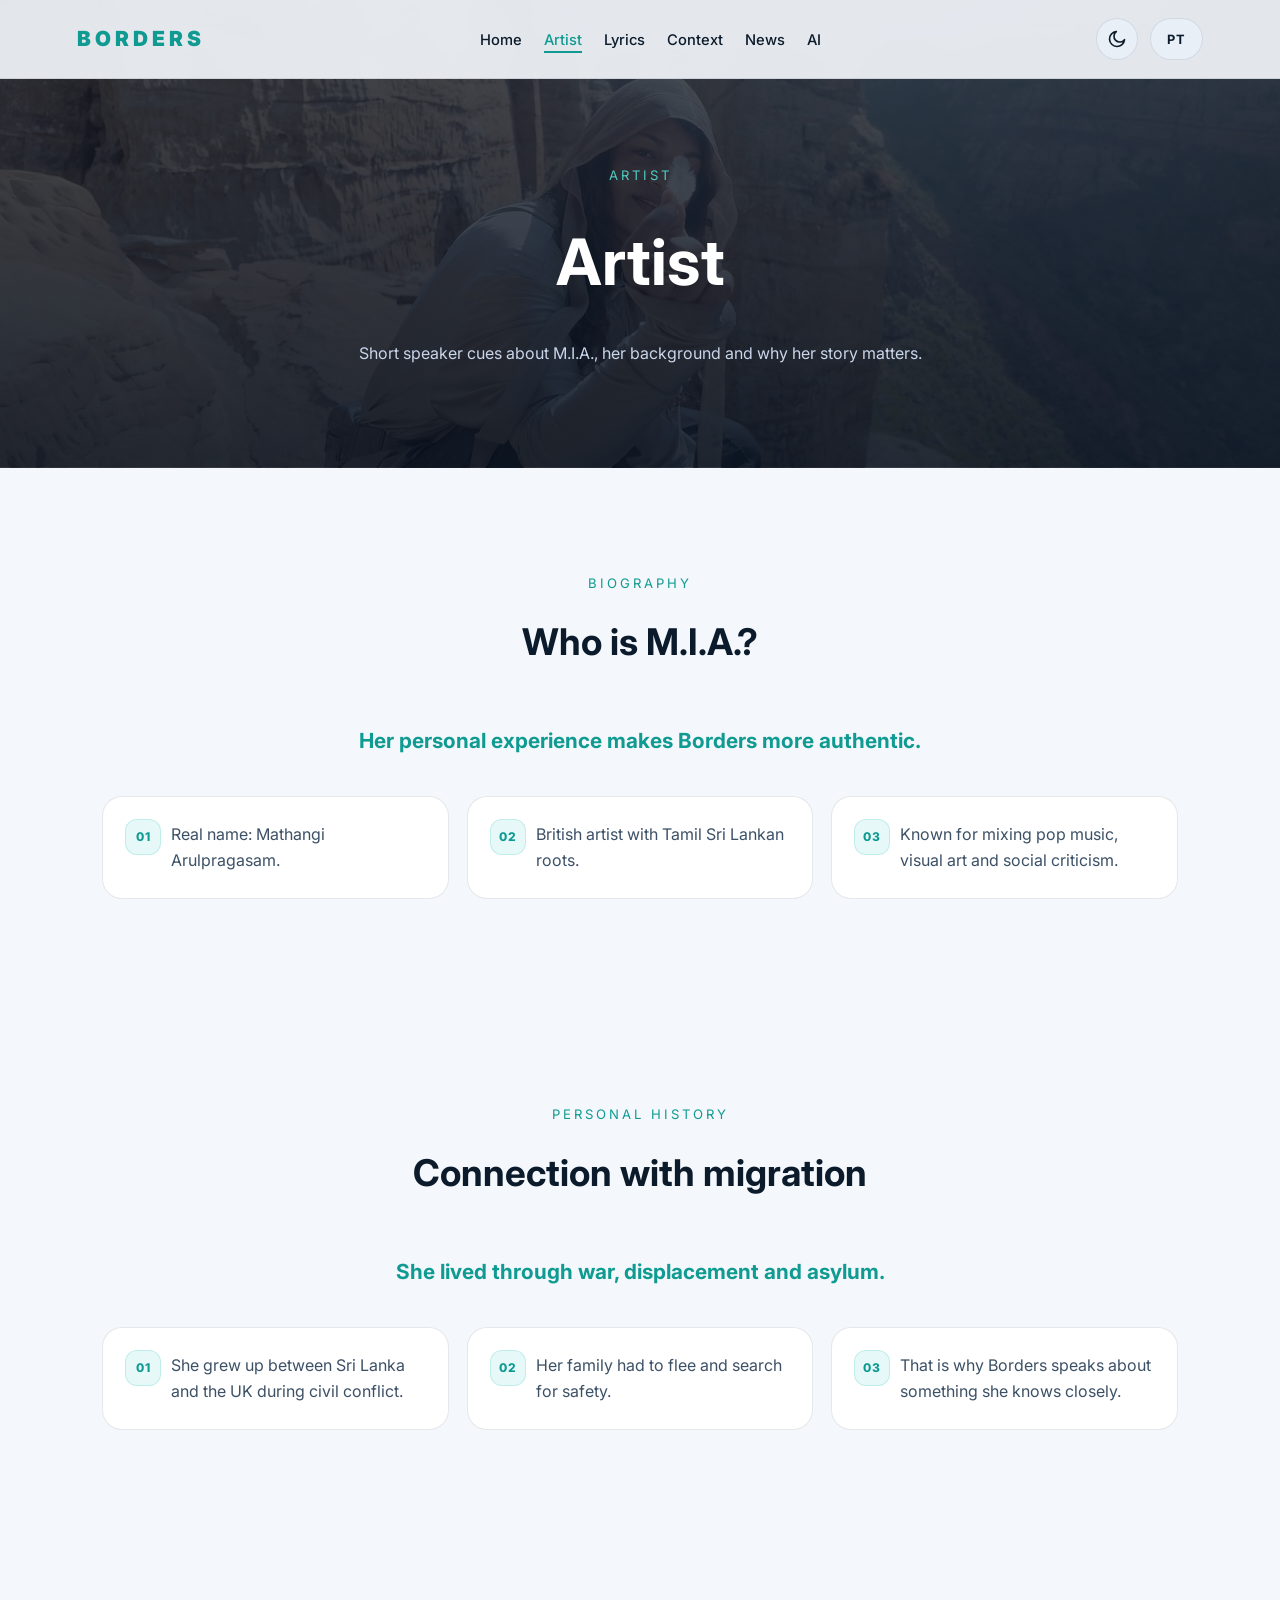
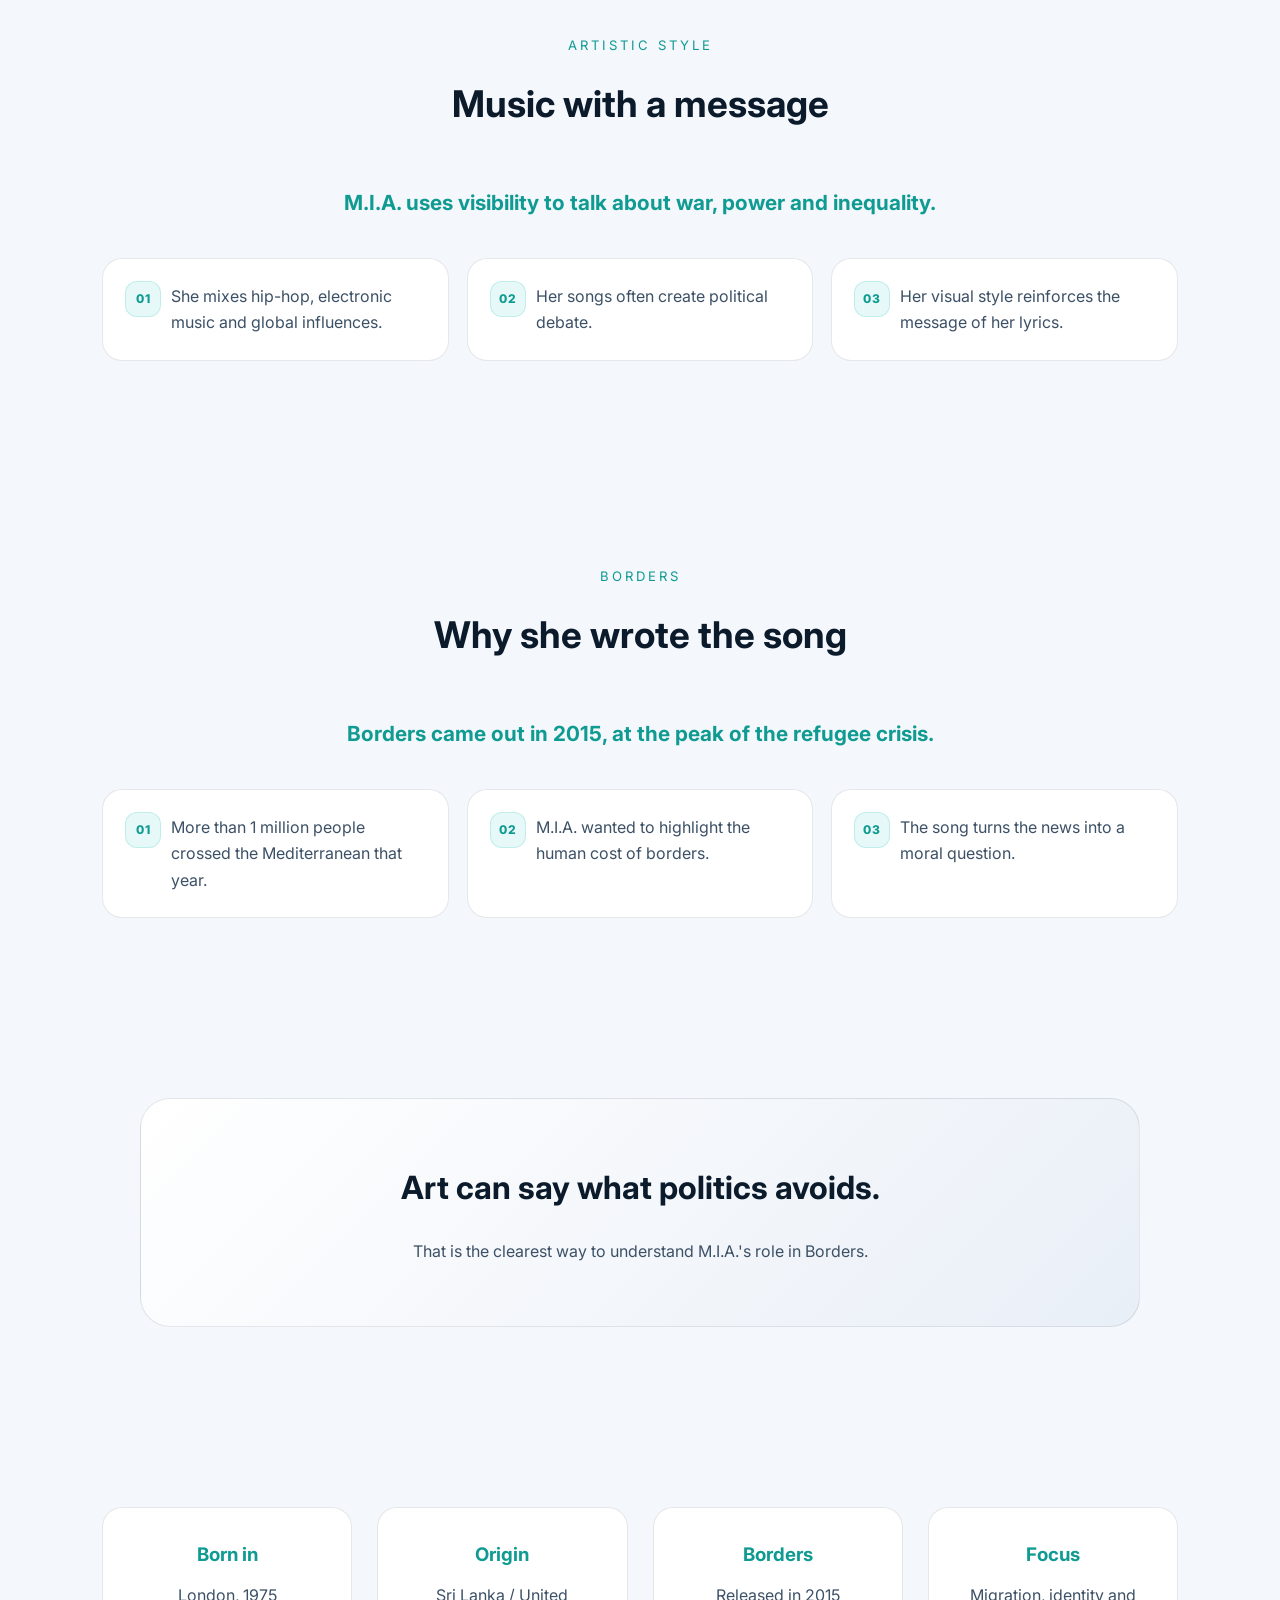
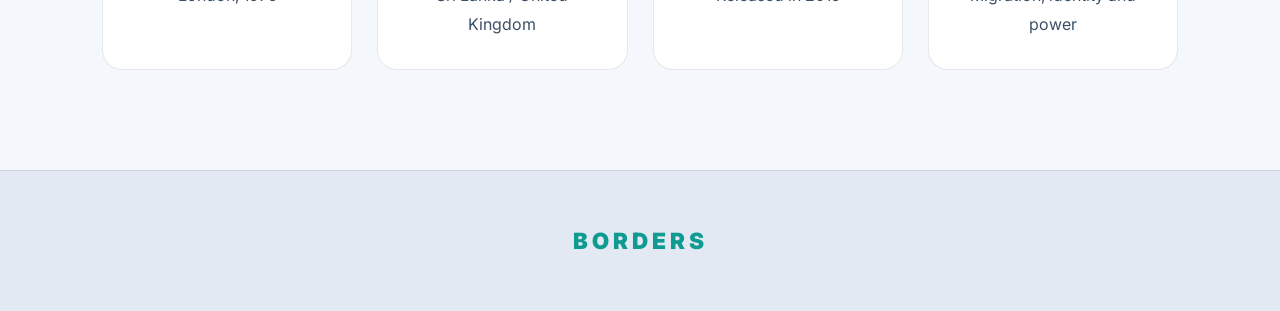
==== commit fa6301f8: "mudei tanta coisa que nem sei o que escrever no commit" ====
--- a/artista.html
+++ b/artista.html
@@ -3,260 +3,136 @@
   <head>
     <meta charset="UTF-8" />
     <meta name="viewport" content="width=device-width, initial-scale=1.0" />
-    <title data-pt="Artista | M.I.A. – Borders">
-      Artist | M.I.A. – Borders
-    </title>
+    <title data-pt="Artista | Borders">Artist | Borders</title>
     <link rel="stylesheet" href="style.css" />
   </head>
   <body>
-    <header
-      class="page-hero"
-      style="
-        background:
-          linear-gradient(rgba(7, 17, 31, 0.7), rgba(7, 17, 31, 0.88)),
-          url(&quot;img/maxresdefault.jpg&quot;);
-        background-size: cover;
-        background-position: center;
-        background-repeat: no-repeat;
-      "
-    >
-      <nav class="navbar">
-        <div class="logo">BORDERS</div>
-        <ul class="menu">
-          <li><a href="index.html" data-pt="Início">Home</a></li>
-          <li><a href="artista.html" data-pt="Artista">Artist</a></li>
-          <li><a href="letra.html" data-pt="Letra">Lyrics</a></li>
-          <li><a href="contexto.html" data-pt="Contexto">Context</a></li>
-          <li><a href="noticias.html" data-pt="Notícias">News</a></li>
-          <li><a href="ia.html">AI</a></li>
-        </ul>
-        <div class="nav-actions">
-          <button
-            class="nav-btn"
-            id="theme-toggle"
-            aria-label="Switch to light mode"
-          >
-            <svg
-              class="theme-icon-sun"
-              viewBox="0 0 24 24"
-              fill="none"
-              stroke-width="2"
-              stroke-linecap="round"
-              stroke-linejoin="round"
-            >
-              <circle cx="12" cy="12" r="4"></circle>
-              <path
-                d="M12 2v2M12 20v2M4.93 4.93l1.41 1.41M17.66 17.66l1.41 1.41M2 12h2M20 12h2M4.93 19.07l1.41-1.41M17.66 6.34l1.41-1.41"
-              ></path>
-            </svg>
-            <svg
-              class="theme-icon-moon"
-              viewBox="0 0 24 24"
-              fill="none"
-              stroke-width="2"
-              stroke-linecap="round"
-              stroke-linejoin="round"
-            >
-              <path d="M21 12.79A9 9 0 1111.21 3a7 7 0 109.79 9.79z"></path>
-            </svg>
-          </button>
-          <button
-            class="nav-btn lang-btn"
-            id="lang-toggle"
-            aria-label="Mudar para português"
-          >
-            PT
-          </button>
-        </div>
-      </nav>
+    <header class="page-hero" style="background: linear-gradient(rgba(7, 17, 31, 0.7), rgba(7, 17, 31, 0.88)), url('img/maxresdefault.jpg'); background-size: cover; background-position: center; background-repeat: no-repeat;">
+
+<nav class="navbar">
+  <div class="logo">BORDERS</div>
+  <ul class="menu">
+    <li><a href="index.html" data-pt="Início">Home</a></li>
+    <li><a href="artista.html" data-pt="Artista">Artist</a></li>
+    <li><a href="letra.html" data-pt="Letra">Lyrics</a></li>
+    <li><a href="contexto.html" data-pt="Contexto">Context</a></li>
+    <li><a href="noticias.html" data-pt="Notícias">News</a></li>
+    <li><a href="ia.html" data-pt="IA">AI</a></li>
+  </ul>
+  <div class="nav-actions">
+    <button class="nav-btn" id="theme-toggle" aria-label="Switch to light mode">
+      <svg class="theme-icon-sun" viewBox="0 0 24 24" fill="none" stroke-width="2" stroke-linecap="round" stroke-linejoin="round">
+        <circle cx="12" cy="12" r="4"></circle>
+        <path d="M12 2v2M12 20v2M4.93 4.93l1.41 1.41M17.66 17.66l1.41 1.41M2 12h2M20 12h2M4.93 19.07l1.41-1.41M17.66 6.34l1.41-1.41"></path>
+      </svg>
+      <svg class="theme-icon-moon" viewBox="0 0 24 24" fill="none" stroke-width="2" stroke-linecap="round" stroke-linejoin="round">
+        <path d="M21 12.79A9 9 0 1111.21 3a7 7 0 109.79 9.79z"></path>
+      </svg>
+    </button>
+    <button class="nav-btn lang-btn" id="lang-toggle" aria-label="Mudar para português">PT</button>
+  </div>
+</nav>
 
       <div class="page-title">
-        <span data-pt="A ARTISTA">THE ARTIST</span>
-        <h1>M.I.A.</h1>
-        <p
-          data-pt="Entender a artista por trás de Borders é essencial para compreender a profundidade e autenticidade da sua mensagem."
-        >
-          Understanding the artist behind Borders is essential to grasp the
-          depth and authenticity of its message.
-        </p>
+        <span data-pt="ARTISTA">ARTIST</span>
+        <h1 data-pt="Artista">Artist</h1>
+        <p data-pt="Pistas curtas para falar de M.I.A., sua trajetória e por que a história dela importa.">Short speaker cues about M.I.A., her background and why her story matters.</p>
       </div>
     </header>
+    <main>
 
-    <main>
-      <section class="content-section">
-        <div class="section-title">
-          <span data-pt="BIOGRAFIA">BIOGRAPHY</span>
-          <h2 data-pt="Quem É M.I.A.?">Who Is M.I.A.?</h2>
-        </div>
-        <div class="content-card">
-          <p
-            data-pt="M.I.A., cujo nome verdadeiro é Mathangi Arulpragasam, é uma musicista, compositora, produtora e artista visual britânica. Ela nasceu em Hounslow, Londres, em 1975, filha de pai tâmil do Sri Lanka."
-          >
-            M.I.A., whose real name is Mathangi Arulpragasam, is a British
-            musician, songwriter, producer and visual artist. She was born in
-            Hounslow, London, in 1975, the daughter of a Tamil Sri Lankan
-            father.
-          </p>
-          <p
-            data-pt="Ela cresceu entre o Sri Lanka e o Reino Unido, em meio a uma guerra civil. Essa vivência marcou profundamente sua música, que mistura estilos diferentes com temas sociais e políticos fortes."
-          >
-            Her multicultural upbringing - growing up between Sri Lanka and the
-            United Kingdom, amid a devastating civil war - profoundly influenced
-            her music, which combines different styles with intense social and
-            political themes.
-          </p>
-          <p
-            data-pt="Ela é amplamente reconhecida por músicas como Paper Planes (2007), que se tornou um sucesso global, e pelo álbum Kala (2007), aclamado pela crítica."
-          >
-            She is widely recognized for songs like Paper Planes (2007), which
-            became a global hit, and for her critically acclaimed album Kala
-            (2007).
-          </p>
-        </div>
-      </section>
+<section class="content-section">
+  <div class="section-title">
+    <span data-pt="BIOGRAFIA">BIOGRAPHY</span>
+    <h2 data-pt="Quem é M.I.A.?">Who is M.I.A.?</h2>
+  </div>
+  <p class="key-line" data-pt="A experiência pessoal dela torna Borders mais autêntica.">Her personal experience makes Borders more authentic.</p>
+  <div class="content-card">
+    <ul class="talk-points">
+      <li data-pt="Nome real: Mathangi Arulpragasam.">Real name: Mathangi Arulpragasam.</li>
+      <li data-pt="Artista britânica com origem tâmil do Sri Lanka.">British artist with Tamil Sri Lankan roots.</li>
+      <li data-pt="Conhecida por unir música pop, arte visual e crítica social.">Known for mixing pop music, visual art and social criticism.</li>
+    </ul>
+  </div>
+</section>
 
-      <section class="content-section">
-        <div class="section-title">
-          <span data-pt="HISTÓRIA PESSOAL">PERSONAL HISTORY</span>
-          <h2 data-pt="Conexão Com A Migração">Connection With Migration</h2>
-        </div>
-        <div class="content-card">
-          <p
-            data-pt="Quando M.I.A. tinha apenas seis meses, sua família foi para o Sri Lanka. Ela cresceu em Jaffna, uma região no centro do conflito civil entre o governo e os Tigres Tâmeis."
-          >
-            When M.I.A. was just six months old, her family moved to Sri Lanka,
-            where she grew up in Jaffna - a region at the heart of the civil
-            conflict between the government and the Tamil Tigers.
-          </p>
-          <p
-            data-pt="Seu pai, Arul Pragasam, estava envolvido no movimento separatista tâmil. Sua família viveu sob a constante ameaça de violência e eventualmente precisou se deslocar repetidas vezes antes de conseguir asilo no Reino Unido."
-          >
-            Her father, Arul Pragasam, was involved in the Tamil separatist
-            movement. Her family lived under constant threat of violence and
-            eventually had to relocate multiple times before gaining asylum in
-            the United Kingdom.
-          </p>
-          <p
-            data-pt="Essa experiência direta com o deslocamento forçado, os campos de refugiados e a busca por segurança deram a M.I.A. uma perspectiva única e autêntica sobre os temas que ela explora em Borders."
-          >
-            This direct experience with forced displacement, refugee camps and
-            the search for safety gave M.I.A. a unique and authentic perspective
-            on the themes she explores in Borders.
-          </p>
-        </div>
-      </section>
+<section class="content-section">
+  <div class="section-title">
+    <span data-pt="HISTÓRIA PESSOAL">PERSONAL HISTORY</span>
+    <h2 data-pt="Ligação com migração">Connection with migration</h2>
+  </div>
+  <p class="key-line" data-pt="Ela viveu guerra, deslocamento e pedido de asilo.">She lived through war, displacement and asylum.</p>
+  <div class="content-card">
+    <ul class="talk-points">
+      <li data-pt="Cresceu entre Sri Lanka e Reino Unido durante conflito civil.">She grew up between Sri Lanka and the UK during civil conflict.</li>
+      <li data-pt="A família precisou fugir e buscar segurança.">Her family had to flee and search for safety.</li>
+      <li data-pt="Por isso, Borders fala de algo que ela conhece de perto.">That is why Borders speaks about something she knows closely.</li>
+    </ul>
+  </div>
+</section>
 
-      <section class="content-section">
-        <div class="section-title">
-          <span data-pt="ESTILO ARTÍSTICO">ARTISTIC STYLE</span>
-          <h2 data-pt="Música Com Uma Mensagem">Music With A Message</h2>
-        </div>
-        <div class="content-card">
-          <p
-            data-pt="Diferente de muitos artistas populares, M.I.A. usa sua visibilidade para falar de guerra, pobreza, desigualdade, migração e direitos humanos, mesmo quando isso gera controvérsia."
-          >
-            Unlike many mainstream artists, M.I.A. frequently uses her platform
-            to discuss global issues such as war, poverty, inequality, migration
-            and human rights - even when doing so generated controversy.
-          </p>
-          <p
-            data-pt="Seu estilo musical é uma fusão de hip-hop, eletrônica, funk e influências do mundo todo, refletindo sua própria identidade multicultural. Ela também é reconhecida por sua direção de arte e videoclipes altamente conceituais."
-          >
-            Her musical style is a fusion of hip-hop, electronic, funk and
-            global influences, reflecting her own multicultural identity. She is
-            also recognized for her highly conceptual art direction and music
-            videos.
-          </p>
-          <p
-            data-pt="Suas músicas incentivam os ouvintes a pensar criticamente sobre a sociedade e a questionar estruturas de poder que frequentemente são invisibilizadas."
-          >
-            Her songs encourage listeners to think critically about society and
-            to question structures of power that are frequently made invisible.
-          </p>
-        </div>
-      </section>
+<section class="content-section">
+  <div class="section-title">
+    <span data-pt="ESTILO ARTÍSTICO">ARTISTIC STYLE</span>
+    <h2 data-pt="Música com mensagem">Music with a message</h2>
+  </div>
+  <p class="key-line" data-pt="M.I.A. usa visibilidade para falar de guerra, poder e desigualdade.">M.I.A. uses visibility to talk about war, power and inequality.</p>
+  <div class="content-card">
+    <ul class="talk-points">
+      <li data-pt="Mistura hip-hop, eletrônica e influências globais.">She mixes hip-hop, electronic music and global influences.</li>
+      <li data-pt="Suas músicas costumam provocar debate político.">Her songs often create political debate.</li>
+      <li data-pt="A estética visual dela reforça a mensagem das letras.">Her visual style reinforces the message of her lyrics.</li>
+    </ul>
+  </div>
+</section>
 
-      <section class="content-section">
-        <div class="section-title">
-          <span>BORDERS</span>
-          <h2 data-pt="Por Que Ela Escreveu A Música">
-            Why She Wrote The Song
-          </h2>
-        </div>
-        <div class="content-card">
-          <p
-            data-pt="Borders foi criada e lançada em 2015, durante o auge de uma das maiores crises de refugiados desde a Segunda Guerra Mundial. Naquele ano, mais de um milhão de pessoas cruzaram o Mar Mediterrâneo em direção à Europa, muitas fugindo do conflito na Síria."
-          >
-            Borders was created and released in 2015, during the peak of one of
-            the largest refugee crises since World War II. That year, over one
-            million people crossed the Mediterranean Sea toward Europe, many
-            fleeing the conflict in Syria.
-          </p>
-          <p
-            data-pt="M.I.A. queria usar sua posição como artista para chamar atenção para as dificuldades de pessoas forçadas a deixar suas casas por guerra, perseguição e instabilidade, algo que ela mesma conhecia de perto."
-          >
-            M.I.A. wanted to use her position as an artist to draw attention to
-            the difficulties faced by people forced to leave their homes because
-            of war, persecution and instability - experiences she herself knew
-            closely.
-          </p>
-          <p
-            data-pt="Por meio da música e do videoclipe, ela desafia o público a refletir sobre políticas de migração e o impacto humano das fronteiras em uma linguagem acessível e impactante."
-          >
-            Through the song and its music video, she challenges audiences to
-            reflect on migration policies and the human impact of borders in a
-            language that is both accessible and impactful.
-          </p>
-        </div>
-      </section>
+<section class="content-section">
+  <div class="section-title">
+    <span>BORDERS</span>
+    <h2 data-pt="Por que ela escreveu a música">Why she wrote the song</h2>
+  </div>
+  <p class="key-line" data-pt="Borders saiu em 2015, no auge da crise de refugiados.">Borders came out in 2015, at the peak of the refugee crisis.</p>
+  <div class="content-card">
+    <ul class="talk-points">
+      <li data-pt="Mais de 1 milhão de pessoas cruzaram o Mediterrâneo naquele ano.">More than 1 million people crossed the Mediterranean that year.</li>
+      <li data-pt="M.I.A. quis chamar atenção para o custo humano das fronteiras.">M.I.A. wanted to highlight the human cost of borders.</li>
+      <li data-pt="A música transforma notícia em pergunta moral.">The song turns the news into a moral question.</li>
+    </ul>
+  </div>
+</section>
 
-      <section class="quote-section">
-        <div class="quote-box">
-          <h2
-            data-pt="A arte pode iniciar conversas que a política costuma evitar."
-          >
-            Art can start conversations that politics often avoids.
-          </h2>
-          <p
-            data-pt="M.I.A. usa a música para denunciar injustiças e transformar experiências pessoais de deslocamento em uma mensagem ampla sobre dignidade humana."
-          >
-            M.I.A. uses her music as a tool of social critique - transforming
-            personal experiences of displacement into a universal message about
-            human dignity.
-          </p>
-        </div>
-      </section>
+<section class="quote-section">
+  <div class="quote-box">
+    <h2 data-pt="A arte pode dizer o que a política evita.">Art can say what politics avoids.</h2>
+    <p data-pt="Essa é a melhor forma de entender o papel de M.I.A. em Borders.">That is the clearest way to understand M.I.A.'s role in Borders.</p>
+  </div>
+</section>
 
-      <section class="analysis-grid">
-        <div class="analysis-box">
-          <h3 data-pt="Nascida em">Born in</h3>
-          <p>London, 1975</p>
-        </div>
-        <div class="analysis-box">
-          <h3 data-pt="Origem">Origin</h3>
-          <p data-pt="Sri Lanka / Reino Unido">Sri Lanka / United Kingdom</p>
-        </div>
-        <div class="analysis-box">
-          <h3 data-pt="Gênero">Genre</h3>
-          <p data-pt="M.I.A. – Borders foi lançada em novembro de 2015">
-            M.I.A. released Borders in November 2015
-          </p>
-        </div>
-        <div class="analysis-box">
-          <h3 data-pt="Impacto">Impact</h3>
-          <p
-            data-pt="O videoclipe acumulou mais de 80 milhões de visualizações no YouTube"
-          >
-            The video surpassed 80 million views on YouTube
-          </p>
-        </div>
-      </section>
+<section class="analysis-grid">
+  <div class="analysis-box">
+    <h3 data-pt="Nascida em">Born in</h3>
+    <p>London, 1975</p>
+  </div>
+  <div class="analysis-box">
+    <h3 data-pt="Origem">Origin</h3>
+    <p data-pt="Sri Lanka / Reino Unido">Sri Lanka / United Kingdom</p>
+  </div>
+  <div class="analysis-box">
+    <h3 data-pt="Borders">Borders</h3>
+    <p data-pt="Lançada em 2015">Released in 2015</p>
+  </div>
+  <div class="analysis-box">
+    <h3 data-pt="Foco">Focus</h3>
+    <p data-pt="Migração, identidade e poder">Migration, identity and power</p>
+  </div>
+</section>
+
     </main>
 
-    <footer>
-      <a href="#" class="footer-logo">BORDERS</a>
-    </footer>
+<footer>
+  <a href="#" class="footer-logo">BORDERS</a>
+</footer>
+<script src="script.js"></script>
 
-    <script src="script.js"></script>
   </body>
 </html>
--- a/style.css
+++ b/style.css
@@ -325,6 +325,16 @@
     font-size:2.3rem;
 }
 
+.key-line{
+    max-width:760px;
+    margin:0 auto 40px;
+    text-align:center;
+    font-size:1.3rem;
+    font-weight:700;
+    line-height:1.5;
+    color:var(--accent);
+}
+
 .intro-section,
 .navigation-section,
 .content-section,
@@ -424,18 +434,66 @@
 .content-card{
     max-width:1100px;
     margin:auto;
+    background:transparent;
+    border:none;
+    border-radius:0;
+    padding:0;
+}
+
+.content-card p{
+    color:var(--text-soft);
+    margin-bottom:18px;
+}
+
+.content-card p:last-child{ margin-bottom:0; }
+
+.talk-points{
+    list-style:none;
+    display:grid;
+    grid-template-columns:repeat(auto-fit,minmax(220px,1fr));
+    gap:18px;
+    padding:0;
+    margin:0;
+    counter-reset:talkPoint;
+}
+
+.talk-points li{
+    position:relative;
     background:var(--card);
     border:1px solid var(--border);
-    border-radius:24px;
-    padding:45px;
-}
-
-.content-card p{
-    color:var(--text-soft);
-    margin-bottom:18px;
-}
-
-.content-card p:last-child{ margin-bottom:0; }
+    border-radius:20px;
+    padding:24px 24px 24px 68px;
+    color:var(--text-soft);
+    line-height:1.65;
+    min-height:100%;
+    transition:transform .3s ease,border-color .3s ease,background .4s ease,color .4s ease,box-shadow .3s ease;
+}
+
+.talk-points li::before{
+    counter-increment:talkPoint;
+    content:counter(talkPoint, decimal-leading-zero);
+    position:absolute;
+    top:22px;
+    left:22px;
+    width:34px;
+    height:34px;
+    border-radius:12px;
+    display:flex;
+    align-items:center;
+    justify-content:center;
+    background:rgba(78,205,196,0.14);
+    border:1px solid rgba(78,205,196,0.26);
+    color:var(--accent);
+    font-size:.75rem;
+    font-weight:800;
+    letter-spacing:1px;
+}
+
+.talk-points li:hover{
+    transform:translateY(-6px);
+    border-color:rgba(78,205,196,0.34);
+    box-shadow:0 18px 38px rgba(0,0,0,.18);
+}
 
 .analysis-grid{
     padding:100px 8%;
@@ -715,16 +773,16 @@
 }
 
 .news-card h3{
-    font-size:1.15rem;
-    line-height:1.5;
-    margin-bottom:14px;
+    font-size:1.02rem;
+    line-height:1.45;
+    margin-bottom:12px;
 }
 
 .news-card p{
     color:var(--text-soft);
-    font-size:.9rem;
-    line-height:1.7;
-    margin-bottom:18px;
+    font-size:.84rem;
+    line-height:1.62;
+    margin-bottom:16px;
     flex:1;
 }
 
@@ -743,7 +801,7 @@
 }
 
 .news-connection p{
-    font-size:.82rem;
+    font-size:.78rem;
     color:var(--text-soft);
     margin:0;
     font-style:italic;
@@ -820,6 +878,58 @@
 .prompt-section{
     max-width:1100px;
     margin:0 auto;
+}
+
+.prompt-gallery-note{
+    max-width:760px;
+    margin:0 auto 28px;
+    color:var(--text-soft);
+    text-align:center;
+    font-size:.95rem;
+}
+
+.prompt-gallery{
+    display:grid;
+    grid-template-columns:repeat(auto-fit,minmax(260px,1fr));
+    gap:24px;
+}
+
+.prompt-photo-card{
+    background:#050d19;
+    border:1px solid rgba(78,205,196,0.2);
+    border-radius:18px;
+    padding:24px;
+}
+
+:root[data-theme="light"] .prompt-photo-card{
+    background:#e3e9f2;
+    border-color:rgba(15,155,146,.2);
+}
+
+.prompt-photo-frame{
+    min-height:240px;
+    border:2px dashed rgba(78,205,196,0.35);
+    border-radius:16px;
+    padding:24px;
+    display:flex;
+    align-items:center;
+    justify-content:center;
+    text-align:center;
+    color:var(--text-soft);
+    background:rgba(78,205,196,0.04);
+    line-height:1.6;
+}
+
+:root[data-theme="light"] .prompt-photo-frame{
+    border-color:rgba(15,155,146,.28);
+    background:rgba(15,155,146,.05);
+}
+
+.prompt-photo-card p{
+    color:var(--text-soft);
+    margin-top:14px;
+    margin-bottom:0;
+    font-size:.88rem;
 }
 
 .prompt-box{
@@ -1009,6 +1119,7 @@
     .lyric-theme-grid{ grid-template-columns:1fr; }
     .ia-grid{ grid-template-columns:1fr; }
     .stat-banner{ grid-template-columns:repeat(2,1fr); }
+    .prompt-photo-frame{ min-height:200px; }
     .nav-actions{ gap:8px; }
     .nav-btn{ width:38px; height:38px; }
     .hero-dots{ bottom:20px; }
@@ -1024,3 +1135,90 @@
     }
     .reveal{ opacity:1; transform:none; transition:none; }
 }
+
+
+
+.flow-list{
+    max-width:1200px;
+    margin:0 auto;
+    padding:0;
+    list-style:none;
+    display:grid;
+    grid-template-columns:repeat(auto-fit,minmax(240px,1fr));
+    gap:24px;
+}
+
+.flow-list li{
+    min-width:0;
+}
+
+.flow-list a{
+    display:flex;
+    flex-direction:column;
+    align-items:flex-start;
+    gap:18px;
+    min-height:100%;
+    padding:28px;
+    border-radius:20px;
+    border:1px solid var(--border);
+    background:var(--card);
+    color:var(--text);
+    text-decoration:none;
+    transition:transform .3s ease,border-color .3s ease,box-shadow .3s ease,background .4s ease,color .4s ease;
+}
+
+.flow-list a:hover{
+    transform:translateY(-8px);
+    border-color:rgba(78,205,196,0.34);
+    box-shadow:0 20px 42px rgba(0,0,0,.18);
+}
+
+.flow-list .step{
+    min-width:44px;
+    height:34px;
+    padding:0 14px;
+    border-radius:999px;
+    display:flex;
+    align-items:center;
+    justify-content:center;
+    font-weight:900;
+    color:var(--accent);
+    background:rgba(78,205,196,0.12);
+    border:1px solid rgba(78,205,196,0.22);
+    flex-shrink:0;
+    font-size:.8rem;
+    letter-spacing:1px;
+}
+
+.flow-text{
+    display:flex;
+    flex-direction:column;
+    gap:10px;
+    min-width:0;
+}
+
+.flow-title{
+    font-size:1.15rem;
+    font-weight:900;
+    letter-spacing:.3px;
+}
+
+.flow-desc{
+    color:var(--text-soft);
+    font-size:.94rem;
+    line-height:1.65;
+}
+
+@media(max-width:700px){
+    .talk-points{
+        grid-template-columns:1fr;
+    }
+
+    .talk-points li{
+        padding:22px 22px 22px 62px;
+    }
+
+    .flow-list{
+        grid-template-columns:1fr;
+    }
+}
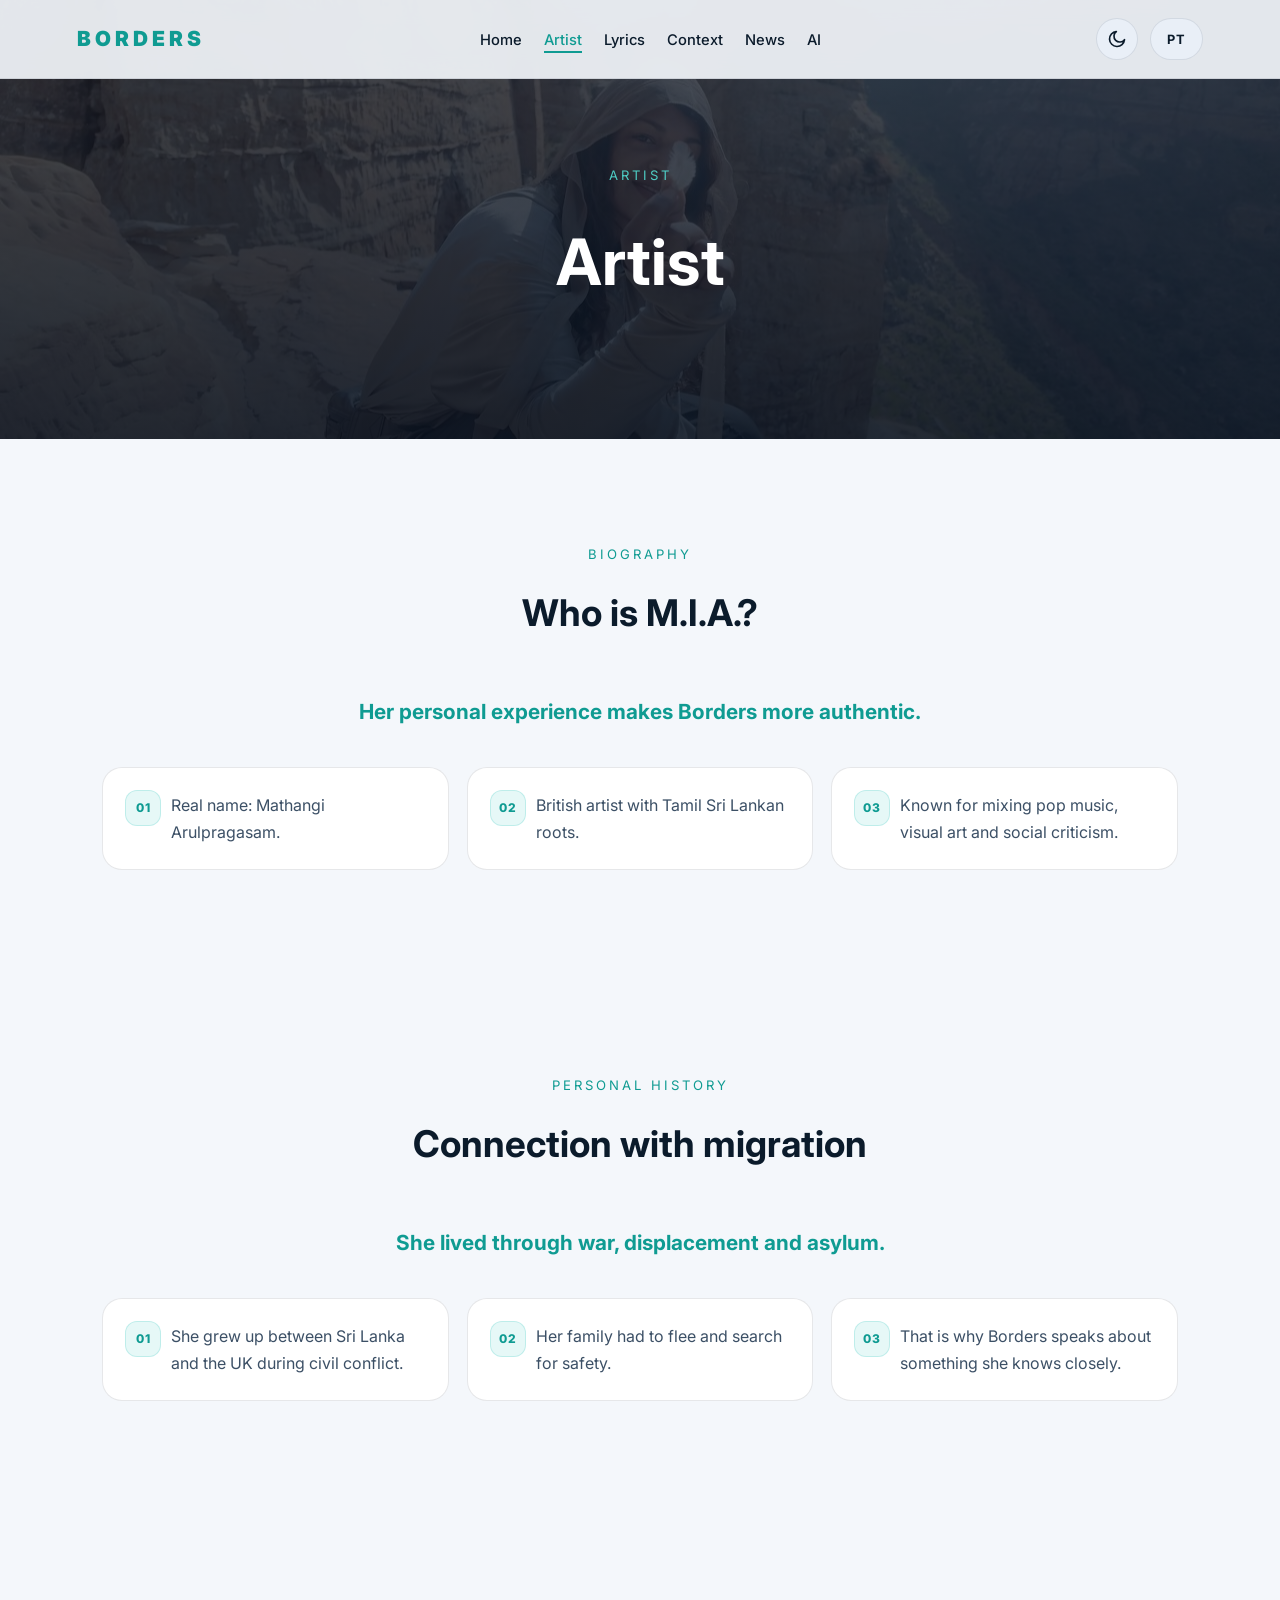
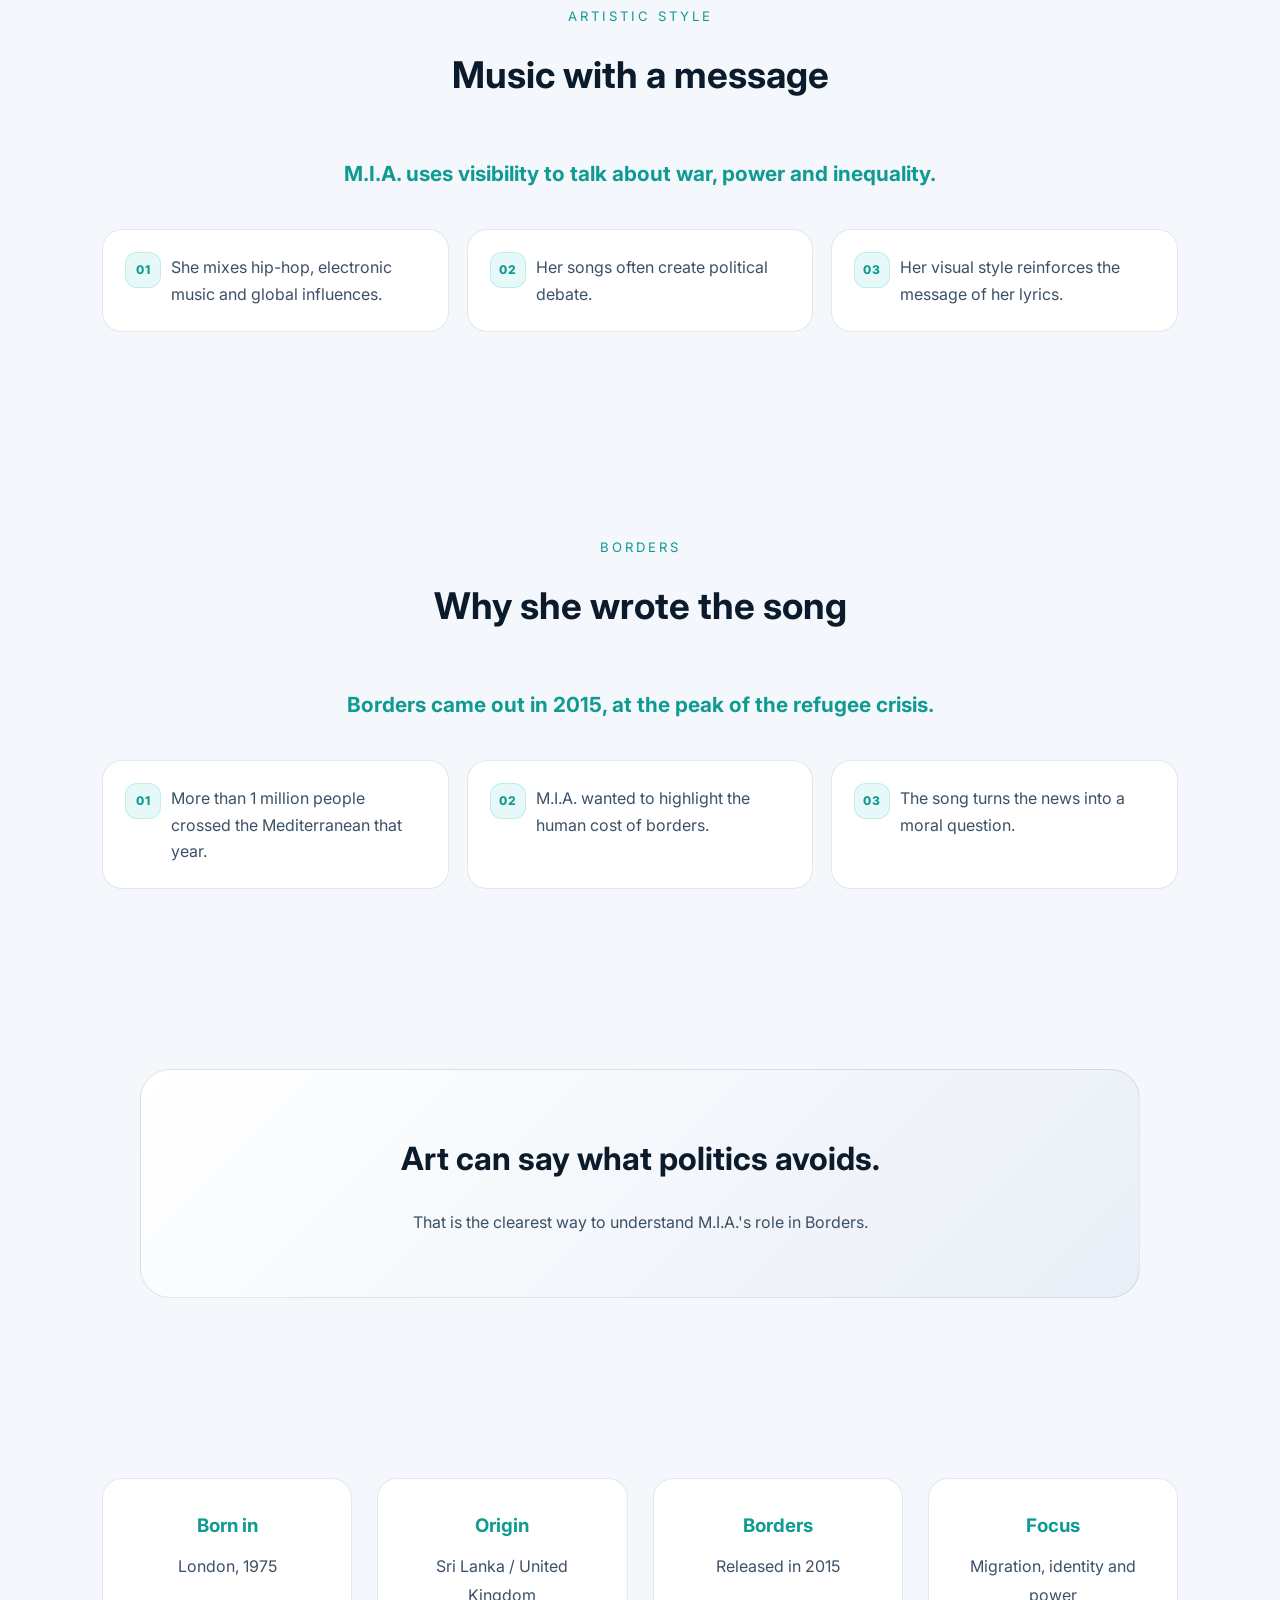
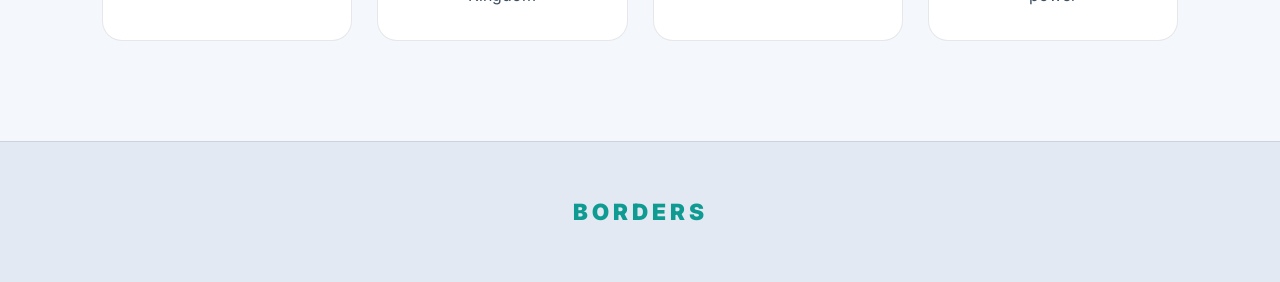
==== commit 7aa33f82: "arruma artista.html" ====
--- a/artista.html
+++ b/artista.html
@@ -11,6 +11,11 @@
 
 <nav class="navbar">
   <div class="logo">BORDERS</div>
+  <button class="hamburger" id="hamburger-toggle" aria-label="Toggle menu" aria-expanded="false">
+    <span></span>
+    <span></span>
+    <span></span>
+  </button>
   <ul class="menu">
     <li><a href="index.html" data-pt="Início">Home</a></li>
     <li><a href="artista.html" data-pt="Artista">Artist</a></li>
@@ -36,7 +41,6 @@
       <div class="page-title">
         <span data-pt="ARTISTA">ARTIST</span>
         <h1 data-pt="Artista">Artist</h1>
-        <p data-pt="Pistas curtas para falar de M.I.A., sua trajetória e por que a história dela importa.">Short speaker cues about M.I.A., her background and why her story matters.</p>
       </div>
     </header>
     <main>
--- a/style.css
+++ b/style.css
@@ -14,7 +14,6 @@
     --hero-text-soft:#c9d6ea;
     --hero-accent:#4ecdc4;
 }
-
 :root[data-theme="light"]{
     --bg:#f4f7fb;
     --bg-light:#e9eff7;
@@ -26,17 +25,14 @@
     --border:rgba(11,27,43,0.1);
     --footer-bg:#e3e9f2;
 }
-
 *{
     margin:0;
     padding:0;
     box-sizing:border-box;
 }
-
 html{
     scroll-behavior:smooth;
 }
-
 body{
     font-family:'Inter',sans-serif;
     background:var(--bg);
@@ -45,17 +41,14 @@
     overflow-x:hidden;
     transition:background .4s ease,color .4s ease;
 }
-
 a{
     text-decoration:none;
     color:var(--accent);
 }
-
 img{
     width:100%;
     display:block;
 }
-
 .navbar{
     position:fixed;
     top:0;
@@ -71,17 +64,14 @@
     border-bottom:1px solid var(--border);
     transition:background .4s ease,border-color .4s ease;
 }
-
 :root[data-theme="light"] .navbar{
     background:rgba(244,247,251,0.92);
 }
-
 .nav-actions{
     display:flex;
     align-items:center;
     gap:12px;
 }
-
 .nav-btn{
     display:flex;
     align-items:center;
@@ -96,18 +86,15 @@
     transition:.3s;
     font-family:'Inter',sans-serif;
 }
-
 .nav-btn:hover{
     transform:translateY(-3px);
     border-color:var(--accent);
 }
-
 .nav-btn svg{
     width:20px;
     height:20px;
     stroke:var(--text);
 }
-
 .lang-btn{
     width:auto;
     padding:0 16px;
@@ -116,41 +103,34 @@
     font-weight:700;
     letter-spacing:1px;
 }
-
 .theme-icon-moon{ display:none; }
 :root[data-theme="light"] .theme-icon-sun{ display:none; }
 :root[data-theme="light"] .theme-icon-moon{ display:block; }
-
 .logo{
     font-size:1.3rem;
     font-weight:900;
     letter-spacing:4px;
     color:var(--accent);
 }
-
 .menu{
     display:flex;
     gap:22px;
     list-style:none;
 }
-
 .menu a{
     color:var(--text);
     font-weight:500;
     font-size:.92rem;
     transition:0.3s;
 }
-
 .menu a:hover{
     color:var(--accent);
 }
-
 .menu a.active{
     color:var(--accent);
     border-bottom:2px solid var(--accent);
     padding-bottom:2px;
 }
-
 .hero{
     min-height:100vh;
     position:relative;
@@ -160,13 +140,11 @@
     justify-content:center;
     text-align:center;
 }
-
 .hero-slides{
     position:absolute;
     inset:0;
     z-index:0;
 }
-
 .hero-slide{
     position:absolute;
     inset:0;
@@ -175,16 +153,13 @@
     opacity:0;
     transition:opacity 1.6s ease;
 }
-
 .hero-slide.is-active{ opacity:1; }
-
 .hero-overlay{
     position:absolute;
     inset:0;
     z-index:1;
     background:linear-gradient(rgba(7,17,31,0.75),rgba(7,17,31,0.85));
 }
-
 .hero-dots{
     position:absolute;
     bottom:40px;
@@ -194,7 +169,6 @@
     display:flex;
     gap:10px;
 }
-
 .hero-dot{
     width:10px;
     height:10px;
@@ -205,19 +179,16 @@
     cursor:pointer;
     transition:.3s;
 }
-
 .hero-dot.is-active{
     background:var(--hero-accent);
     transform:scale(1.3);
 }
-
 .hero-content{
     position:relative;
     z-index:2;
     width:90%;
     max-width:900px;
 }
-
 .category{
     display:inline-block;
     padding:10px 18px;
@@ -228,56 +199,47 @@
     font-size:.82rem;
     letter-spacing:2px;
 }
-
 .hero h1{
     font-size:clamp(4rem,10vw,8rem);
     font-weight:900;
     margin-bottom:15px;
     color:var(--hero-text);
 }
-
 .hero h2{
     font-size:clamp(1.4rem,4vw,2.5rem);
     font-weight:600;
     margin-bottom:25px;
     color:var(--hero-text);
 }
-
 .hero p{
     max-width:700px;
     margin:auto;
     color:var(--hero-text-soft);
     margin-bottom:35px;
 }
-
 .hero-buttons{
     display:flex;
     gap:20px;
     justify-content:center;
     flex-wrap:wrap;
 }
-
 .btn-primary,.btn-secondary{
     padding:15px 28px;
     border-radius:12px;
     transition:.3s;
     font-weight:700;
 }
-
 .btn-primary{
     background:var(--accent);
     color:#07111f;
 }
-
 .btn-secondary{
     border:1px solid rgba(255,255,255,.25);
     color:white;
 }
-
 .btn-primary:hover,.btn-secondary:hover{
     transform:translateY(-4px);
 }
-
 .page-hero{
     padding-top:160px;
     padding-bottom:100px;
@@ -285,46 +247,38 @@
     background-size:cover;
     background-position:center;
 }
-
 .page-title{
     width:90%;
     max-width:900px;
     margin:auto;
 }
-
 .page-title span{
     color:var(--hero-accent);
     letter-spacing:3px;
     font-size:.82rem;
 }
-
 .page-title h1{
     font-size:clamp(2.5rem,6vw,4rem);
     margin-top:15px;
     margin-bottom:20px;
     color:var(--hero-text);
 }
-
 .page-title p{
     color:var(--hero-text-soft);
 }
-
 .section-title{
     text-align:center;
     margin-bottom:50px;
 }
-
 .section-title span{
     color:var(--accent);
     letter-spacing:3px;
     font-size:.82rem;
 }
-
 .section-title h2{
     margin-top:12px;
     font-size:2.3rem;
 }
-
 .key-line{
     max-width:760px;
     margin:0 auto 40px;
@@ -334,7 +288,6 @@
     line-height:1.5;
     color:var(--accent);
 }
-
 .intro-section,
 .navigation-section,
 .content-section,
@@ -347,13 +300,11 @@
 .ia-section{
     padding:100px 8%;
 }
-
 .intro-grid{
     display:grid;
     grid-template-columns:repeat(auto-fit,minmax(260px,1fr));
     gap:25px;
 }
-
 .card{
     background:var(--card);
     padding:35px;
@@ -361,39 +312,30 @@
     border:1px solid var(--border);
     transition:.3s;
 }
-
 .card:hover{ transform:translateY(-8px); }
-
 .card h3{ margin-bottom:15px; }
 .card p{ color:var(--text-soft); }
-
 .highlight-section{
     display:grid;
     grid-template-columns:1fr 1fr;
     gap:50px;
     align-items:center;
 }
-
 .highlight-image img{ border-radius:24px; }
-
 .highlight-text span{
     color:var(--accent);
     letter-spacing:3px;
     font-size:.82rem;
 }
-
 .highlight-text h2{
     font-size:3rem;
     margin:20px 0;
 }
-
 .highlight-text p{
     color:var(--text-soft);
     margin-bottom:15px;
 }
-
 .quote-section{ padding:80px 8%; }
-
 .quote-box{
     max-width:1000px;
     margin:auto;
@@ -403,20 +345,16 @@
     padding:60px;
     text-align:center;
 }
-
 .quote-box h2{
     font-size:2rem;
     margin-bottom:20px;
 }
-
 .quote-box p{ color:var(--text-soft); }
-
 .page-grid{
     display:grid;
     grid-template-columns:repeat(auto-fit,minmax(260px,1fr));
     gap:25px;
 }
-
 .page-card{
     background:var(--card);
     border-radius:20px;
@@ -425,12 +363,9 @@
     color:var(--text);
     transition:.3s;
 }
-
 .page-card:hover{ transform:translateY(-8px); }
-
 .page-card h3{ margin-bottom:15px; }
 .page-card p{ color:var(--text-soft); }
-
 .content-card{
     max-width:1100px;
     margin:auto;
@@ -439,14 +374,11 @@
     border-radius:0;
     padding:0;
 }
-
 .content-card p{
     color:var(--text-soft);
     margin-bottom:18px;
 }
-
 .content-card p:last-child{ margin-bottom:0; }
-
 .talk-points{
     list-style:none;
     display:grid;
@@ -456,7 +388,6 @@
     margin:0;
     counter-reset:talkPoint;
 }
-
 .talk-points li{
     position:relative;
     background:var(--card);
@@ -468,7 +399,6 @@
     min-height:100%;
     transition:transform .3s ease,border-color .3s ease,background .4s ease,color .4s ease,box-shadow .3s ease;
 }
-
 .talk-points li::before{
     counter-increment:talkPoint;
     content:counter(talkPoint, decimal-leading-zero);
@@ -488,20 +418,17 @@
     font-weight:800;
     letter-spacing:1px;
 }
-
 .talk-points li:hover{
     transform:translateY(-6px);
     border-color:rgba(78,205,196,0.34);
     box-shadow:0 18px 38px rgba(0,0,0,.18);
 }
-
 .analysis-grid{
     padding:100px 8%;
     display:grid;
     grid-template-columns:repeat(auto-fit,minmax(220px,1fr));
     gap:25px;
 }
-
 .analysis-box{
     background:var(--card);
     border-radius:20px;
@@ -509,20 +436,16 @@
     text-align:center;
     border:1px solid var(--border);
 }
-
 .analysis-box h3{
     margin-bottom:10px;
     color:var(--accent);
 }
-
 .analysis-box p{ color:var(--text-soft); }
-
 .stats-section{
     display:grid;
     grid-template-columns:repeat(auto-fit,minmax(250px,1fr));
     gap:25px;
 }
-
 .stat-box{
     background:var(--card);
     padding:35px;
@@ -530,14 +453,11 @@
     border:1px solid var(--border);
     text-align:center;
 }
-
 .stat-box h3{
     color:var(--accent);
     margin-bottom:10px;
 }
-
 .stat-box p{ color:var(--text-soft); }
-
 .conclusion-card{
     max-width:1000px;
     margin:auto;
@@ -547,52 +467,43 @@
     border-radius:30px;
     text-align:center;
 }
-
 .conclusion-card span{
     color:var(--accent);
     letter-spacing:3px;
     font-size:.82rem;
 }
-
 .conclusion-card h2{
     font-size:2.5rem;
     margin:20px 0;
 }
-
 .conclusion-card p{
     color:var(--text-soft);
     margin-bottom:15px;
 }
-
 footer{
     padding:50px 8%;
     text-align:center;
     border-top:1px solid var(--border);
     background:var(--footer-bg);
 }
-
 footer h3{ margin-bottom:10px; }
 footer p{ color:var(--text-soft); }
-
 .footer-logo{
     font-size:1.4rem;
     font-weight:900;
     letter-spacing:4px;
     color:var(--accent);
 }
-
 ::-webkit-scrollbar{ width:10px; }
 ::-webkit-scrollbar-thumb{
     background:var(--accent);
     border-radius:20px;
 }
-
 .video-section{
     background:var(--bg-light);
     border-top:1px solid var(--border);
     border-bottom:1px solid var(--border);
 }
-
 .video-wrapper{
     position:relative;
     padding-bottom:56.25%;
@@ -604,14 +515,12 @@
     border:1px solid var(--border);
     box-shadow:0 30px 80px rgba(0,0,0,.4);
 }
-
 .video-wrapper iframe{
     position:absolute;
     top:0;left:0;
     width:100%;height:100%;
     border:none;
 }
-
 .lyric-theme-grid{
     display:grid;
     grid-template-columns:repeat(auto-fit,minmax(320px,1fr));
@@ -619,7 +528,6 @@
     max-width:1200px;
     margin:0 auto;
 }
-
 .lyric-theme-card{
     background:var(--card);
     border:1px solid var(--border);
@@ -629,7 +537,6 @@
     overflow:hidden;
     transition:.3s;
 }
-
 .lyric-theme-card::before{
     content:'';
     position:absolute;
@@ -638,9 +545,7 @@
     height:100%;
     background:var(--accent);
 }
-
 .lyric-theme-card:hover{ transform:translateY(-6px); }
-
 .lyric-theme-card .theme-number{
     font-size:.75rem;
     font-weight:700;
@@ -648,18 +553,15 @@
     color:var(--accent);
     margin-bottom:10px;
 }
-
 .lyric-theme-card h3{
     font-size:1.3rem;
     margin-bottom:12px;
 }
-
 .lyric-theme-card p{
     color:var(--text-soft);
     margin-bottom:16px;
     font-size:.95rem;
 }
-
 .lyric-translation{
     background:rgba(78,205,196,0.08);
     border:1px solid rgba(78,205,196,0.2);
@@ -667,7 +569,6 @@
     padding:14px 16px;
     margin-top:16px;
 }
-
 .lyric-translation .label{
     font-size:.72rem;
     font-weight:700;
@@ -675,14 +576,12 @@
     color:var(--accent);
     margin-bottom:6px;
 }
-
 .lyric-translation p{
     color:var(--text);
     font-style:italic;
     margin:0;
     font-size:.9rem;
 }
-
 .central-quote{
     max-width:800px;
     margin:50px auto 0;
@@ -692,7 +591,6 @@
     padding:50px;
     text-align:center;
 }
-
 .central-quote .quote-text{
     font-size:2.2rem;
     font-weight:900;
@@ -700,13 +598,11 @@
     letter-spacing:2px;
     margin-bottom:15px;
 }
-
 .central-quote p{
     color:var(--text-soft);
     max-width:600px;
     margin:0 auto;
 }
-
 .news-grid{
     display:grid;
     grid-template-columns:repeat(auto-fit,minmax(340px,1fr));
@@ -714,7 +610,6 @@
     max-width:1300px;
     margin:0 auto;
 }
-
 .news-card{
     background:var(--card);
     border:1px solid var(--border);
@@ -724,20 +619,16 @@
     display:flex;
     flex-direction:column;
 }
-
 .news-card:hover{ transform:translateY(-6px); }
-
 .news-card-top{
     padding:28px 28px 0;
 }
-
 .news-card-body{
     padding:0 28px 28px;
     flex:1;
     display:flex;
     flex-direction:column;
 }
-
 .news-tag{
     display:inline-block;
     padding:5px 14px;
@@ -747,13 +638,11 @@
     letter-spacing:1.5px;
     margin-bottom:16px;
 }
-
 .tag-crisis{ background:rgba(255,100,100,.15); color:#ff6464; }
 .tag-policy{ background:rgba(110,168,254,.15); color:var(--accent2); }
 .tag-data{ background:rgba(78,205,196,.15); color:var(--accent); }
 .tag-climate{ background:rgba(100,200,100,.15); color:#64c864; }
 .tag-rights{ background:rgba(255,180,50,.15); color:#ffb432; }
-
 .news-date{
     font-size:.78rem;
     color:var(--text-soft);
@@ -762,7 +651,6 @@
     align-items:center;
     gap:8px;
 }
-
 .news-date::before{
     content:'';
     display:inline-block;
@@ -771,13 +659,11 @@
     border-radius:50%;
     background:var(--accent);
 }
-
 .news-card h3{
     font-size:1.02rem;
     line-height:1.45;
     margin-bottom:12px;
 }
-
 .news-card p{
     color:var(--text-soft);
     font-size:.84rem;
@@ -785,13 +671,11 @@
     margin-bottom:16px;
     flex:1;
 }
-
 .news-connection{
     border-top:1px solid var(--border);
     padding-top:16px;
     margin-top:auto;
 }
-
 .news-connection .conn-label{
     font-size:.7rem;
     font-weight:700;
@@ -799,14 +683,12 @@
     color:var(--accent);
     margin-bottom:6px;
 }
-
 .news-connection p{
     font-size:.78rem;
     color:var(--text-soft);
     margin:0;
     font-style:italic;
 }
-
 .stat-banner{
     background:linear-gradient(135deg,var(--card),var(--bg-light));
     border:1px solid var(--border);
@@ -818,7 +700,6 @@
     gap:30px;
     text-align:center;
 }
-
 .stat-item .stat-number{
     font-size:2.8rem;
     font-weight:900;
@@ -826,19 +707,16 @@
     line-height:1;
     margin-bottom:8px;
 }
-
 .stat-item .stat-label{
     font-size:.85rem;
     color:var(--text-soft);
     line-height:1.4;
 }
-
 .ia-grid{
     display:grid;
     grid-template-columns:repeat(auto-fit,minmax(320px,1fr));
     gap:28px;
 }
-
 .ia-card{
     background:var(--card);
     border:1px solid var(--border);
@@ -846,9 +724,7 @@
     padding:35px;
     transition:.3s;
 }
-
 .ia-card:hover{ transform:translateY(-4px); }
-
 .ia-card .ia-number{
     width:42px;
     height:42px;
@@ -863,23 +739,19 @@
     margin-bottom:18px;
     font-size:1.1rem;
 }
-
 .ia-card h3{
     margin-bottom:12px;
     font-size:1.1rem;
 }
-
 .ia-card p{
     color:var(--text-soft);
     font-size:.9rem;
     line-height:1.7;
 }
-
 .prompt-section{
     max-width:1100px;
     margin:0 auto;
 }
-
 .prompt-gallery-note{
     max-width:760px;
     margin:0 auto 28px;
@@ -887,25 +759,21 @@
     text-align:center;
     font-size:.95rem;
 }
-
 .prompt-gallery{
     display:grid;
     grid-template-columns:repeat(auto-fit,minmax(260px,1fr));
     gap:24px;
 }
-
 .prompt-photo-card{
     background:#050d19;
     border:1px solid rgba(78,205,196,0.2);
     border-radius:18px;
     padding:24px;
 }
-
 :root[data-theme="light"] .prompt-photo-card{
     background:#e3e9f2;
     border-color:rgba(15,155,146,.2);
 }
-
 .prompt-photo-frame{
     min-height:240px;
     border:2px dashed rgba(78,205,196,0.35);
@@ -919,19 +787,16 @@
     background:rgba(78,205,196,0.04);
     line-height:1.6;
 }
-
 :root[data-theme="light"] .prompt-photo-frame{
     border-color:rgba(15,155,146,.28);
     background:rgba(15,155,146,.05);
 }
-
 .prompt-photo-card p{
     color:var(--text-soft);
     margin-top:14px;
     margin-bottom:0;
     font-size:.88rem;
 }
-
 .prompt-box{
     background:#050d19;
     border:1px solid rgba(78,205,196,0.2);
@@ -940,12 +805,10 @@
     margin-bottom:20px;
     position:relative;
 }
-
 :root[data-theme="light"] .prompt-box{
     background:#e3e9f2;
     border-color:rgba(15,155,146,.2);
 }
-
 .prompt-box .prompt-label{
     font-size:.72rem;
     font-weight:700;
@@ -954,14 +817,12 @@
     margin-bottom:10px;
     display:block;
 }
-
 .prompt-box .prompt-text{
     font-family:'Inter',monospace;
     font-size:.9rem;
     color:var(--text);
     line-height:1.6;
 }
-
 .prompt-box .prompt-result{
     font-size:.82rem;
     color:var(--text-soft);
@@ -970,7 +831,6 @@
     border-top:1px solid var(--border);
     font-style:italic;
 }
-
 .ia-badge{
     display:inline-flex;
     align-items:center;
@@ -982,31 +842,26 @@
     letter-spacing:1px;
     margin-bottom:10px;
 }
-
 .badge-success{
     background:rgba(100,200,100,.12);
     border:1px solid rgba(100,200,100,.3);
     color:#64c864;
 }
-
 .badge-warning{
     background:rgba(255,180,50,.12);
     border:1px solid rgba(255,180,50,.3);
     color:#ffb432;
 }
-
 .badge-info{
     background:rgba(110,168,254,.12);
     border:1px solid rgba(110,168,254,.3);
     color:var(--accent2);
 }
-
 .process-timeline{
     max-width:800px;
     margin:0 auto;
     position:relative;
 }
-
 .process-timeline::before{
     content:'';
     position:absolute;
@@ -1016,14 +871,12 @@
     width:2px;
     background:linear-gradient(var(--accent),var(--accent2));
 }
-
 .timeline-step{
     display:flex;
     gap:30px;
     margin-bottom:40px;
     position:relative;
 }
-
 .timeline-dot{
     width:42px;
     height:42px;
@@ -1038,7 +891,6 @@
     flex-shrink:0;
     z-index:1;
 }
-
 .timeline-content{
     background:var(--card);
     border:1px solid var(--border);
@@ -1046,64 +898,52 @@
     padding:24px;
     flex:1;
 }
-
 .timeline-content h4{
     margin-bottom:8px;
     color:var(--accent);
 }
-
 .timeline-content p{
     color:var(--text-soft);
     font-size:.9rem;
 }
-
 .card,.content-card,.page-card,.analysis-box,.stat-box,.quote-box,.conclusion-card,
 footer,.hero-overlay,.hero,.page-hero,.news-card,.ia-card,.lyric-theme-card{
     transition:background .4s ease,border-color .4s ease,color .4s ease,transform .3s ease;
 }
-
 .reveal{
     opacity:0;
     transform:translateY(40px);
     transition:opacity .8s ease,transform .8s ease;
 }
-
 .reveal.is-visible{
     opacity:1;
     transform:translateY(0);
 }
-
 .hero-content > *{
     opacity:0;
     transform:translateY(30px);
     animation:heroRise .9s ease forwards;
 }
-
 .hero-content > .category{animation-delay:.1s;}
 .hero-content > h1{animation-delay:.25s;}
 .hero-content > h2{animation-delay:.4s;}
 .hero-content > p{animation-delay:.55s;}
 .hero-content > .hero-buttons{animation-delay:.7s;}
-
 @keyframes heroRise{
     to{ opacity:1; transform:translateY(0); }
 }
-
 .page-title > *{
     opacity:0;
     transform:translateY(24px);
     animation:heroRise .8s ease forwards;
 }
-
 .page-title > span{animation-delay:.1s;}
 .page-title > h1{animation-delay:.25s;}
 .page-title > p{animation-delay:.4s;}
-
 @media(max-width:1024px){
     .highlight-section{ grid-template-columns:1fr; }
     .stat-banner{ padding:35px; }
 }
-
 @media(max-width:900px){
     .page-title h1{ font-size:2.5rem; }
     .hero h1{ font-size:4rem; }
@@ -1111,33 +951,24 @@
     .navbar{ padding:14px 5%; }
     .news-grid{ grid-template-columns:1fr; }
 }
-
 @media(max-width:700px){
-    .navbar{ flex-direction:column; gap:12px; }
-    .menu{ flex-wrap:wrap; justify-content:center; }
     .content-card,.quote-box,.conclusion-card{ padding:30px; }
     .lyric-theme-grid{ grid-template-columns:1fr; }
     .ia-grid{ grid-template-columns:1fr; }
     .stat-banner{ grid-template-columns:repeat(2,1fr); }
     .prompt-photo-frame{ min-height:200px; }
-    .nav-actions{ gap:8px; }
-    .nav-btn{ width:38px; height:38px; }
     .hero-dots{ bottom:20px; }
     .central-quote{ padding:35px; }
     .central-quote .quote-text{ font-size:1.6rem; }
     .process-timeline::before{ left:16px; }
     .timeline-dot{ width:34px; height:34px; font-size:.8rem; }
 }
-
 @media(prefers-reduced-motion:reduce){
     .hero-content > *,.page-title > *{
         animation:none; opacity:1; transform:none;
     }
     .reveal{ opacity:1; transform:none; transition:none; }
 }
-
-
-
 .flow-list{
     max-width:1200px;
     margin:0 auto;
@@ -1147,11 +978,9 @@
     grid-template-columns:repeat(auto-fit,minmax(240px,1fr));
     gap:24px;
 }
-
 .flow-list li{
     min-width:0;
 }
-
 .flow-list a{
     display:flex;
     flex-direction:column;
@@ -1166,13 +995,11 @@
     text-decoration:none;
     transition:transform .3s ease,border-color .3s ease,box-shadow .3s ease,background .4s ease,color .4s ease;
 }
-
 .flow-list a:hover{
     transform:translateY(-8px);
     border-color:rgba(78,205,196,0.34);
     box-shadow:0 20px 42px rgba(0,0,0,.18);
 }
-
 .flow-list .step{
     min-width:44px;
     height:34px;
@@ -1189,36 +1016,153 @@
     font-size:.8rem;
     letter-spacing:1px;
 }
-
 .flow-text{
     display:flex;
     flex-direction:column;
     gap:10px;
     min-width:0;
 }
-
 .flow-title{
     font-size:1.15rem;
     font-weight:900;
     letter-spacing:.3px;
 }
-
 .flow-desc{
     color:var(--text-soft);
     font-size:.94rem;
     line-height:1.65;
 }
-
 @media(max-width:700px){
     .talk-points{
         grid-template-columns:1fr;
     }
-
     .talk-points li{
         padding:22px 22px 22px 62px;
     }
-
     .flow-list{
         grid-template-columns:1fr;
     }
 }
+.hamburger{
+    display:none;
+    flex-direction:column;
+    gap:5px;
+    border:none;
+    background:none;
+    cursor:pointer;
+    padding:8px;
+    margin-left:auto;
+    z-index:999;
+}
+.hamburger span{
+    width:24px;
+    height:2.5px;
+    background:var(--text);
+    border-radius:2px;
+    transition:all .3s ease;
+}
+.hamburger.is-active span:nth-child(1){
+    transform:rotate(45deg) translate(10px,10px);
+}
+.hamburger.is-active span:nth-child(2){
+    opacity:0;
+}
+.hamburger.is-active span:nth-child(3){
+    transform:rotate(-45deg) translate(8px,-8px);
+}
+@media(max-width:768px){
+    .navbar{
+        display:flex;
+        align-items:center;
+        justify-content:flex-start;
+        padding:12px 4%;
+        flex-wrap:wrap;
+        gap:0;
+    }
+    .hamburger{
+        display:flex;
+        order:-1;
+        margin-right:auto;
+        margin-left:0;
+    }
+    .logo{
+        flex:0 0 auto;
+        margin:0 auto;
+        text-align:center;
+        font-size:1.1rem;
+        letter-spacing:2px;
+    }
+    .nav-actions{
+        margin-left:auto;
+        display:flex;
+        align-items:center;
+        gap:8px;
+        order:1;
+    }
+    .menu{
+        position:absolute;
+        top:100%;
+        left:0;
+        right:0;
+        width:100%;
+        flex-direction:column;
+        gap:0;
+        background:rgba(7,17,31,0.98);
+        border-bottom:1px solid var(--border);
+        max-height:0;
+        overflow:hidden;
+        transition:max-height .3s ease;
+        z-index:998;
+    }
+    .menu.is-active{
+        max-height:400px;
+    }
+    :root[data-theme="light"] .menu.is-active{
+        background:rgba(244,247,251,0.98);
+    }
+    .menu li{
+        border-bottom:1px solid rgba(255,255,255,0.08);
+    }
+    :root[data-theme="light"] .menu li{
+        border-bottom-color:rgba(11,27,43,0.1);
+    }
+    .menu a{
+        display:block;
+        padding:16px 20px;
+        font-size:.9rem;
+    }
+    .nav-btn{
+        width:36px;
+        height:36px;
+        font-size:.75rem;
+    }
+    .nav-btn svg{
+        width:18px;
+        height:18px;
+    }
+    .lang-btn{
+        padding:0 12px;
+    }
+}
+@media(max-width:480px){
+    .logo{
+        font-size:.95rem;
+        letter-spacing:1.5px;
+    }
+    .nav-btn{
+        width:32px;
+        height:32px;
+        font-size:.65rem;
+    }
+    .nav-btn svg{
+        width:16px;
+        height:16px;
+    }
+    .hamburger span{
+        width:20px;
+        height:2px;
+    }
+    .hamburger{
+        padding:6px;
+    }
+}
